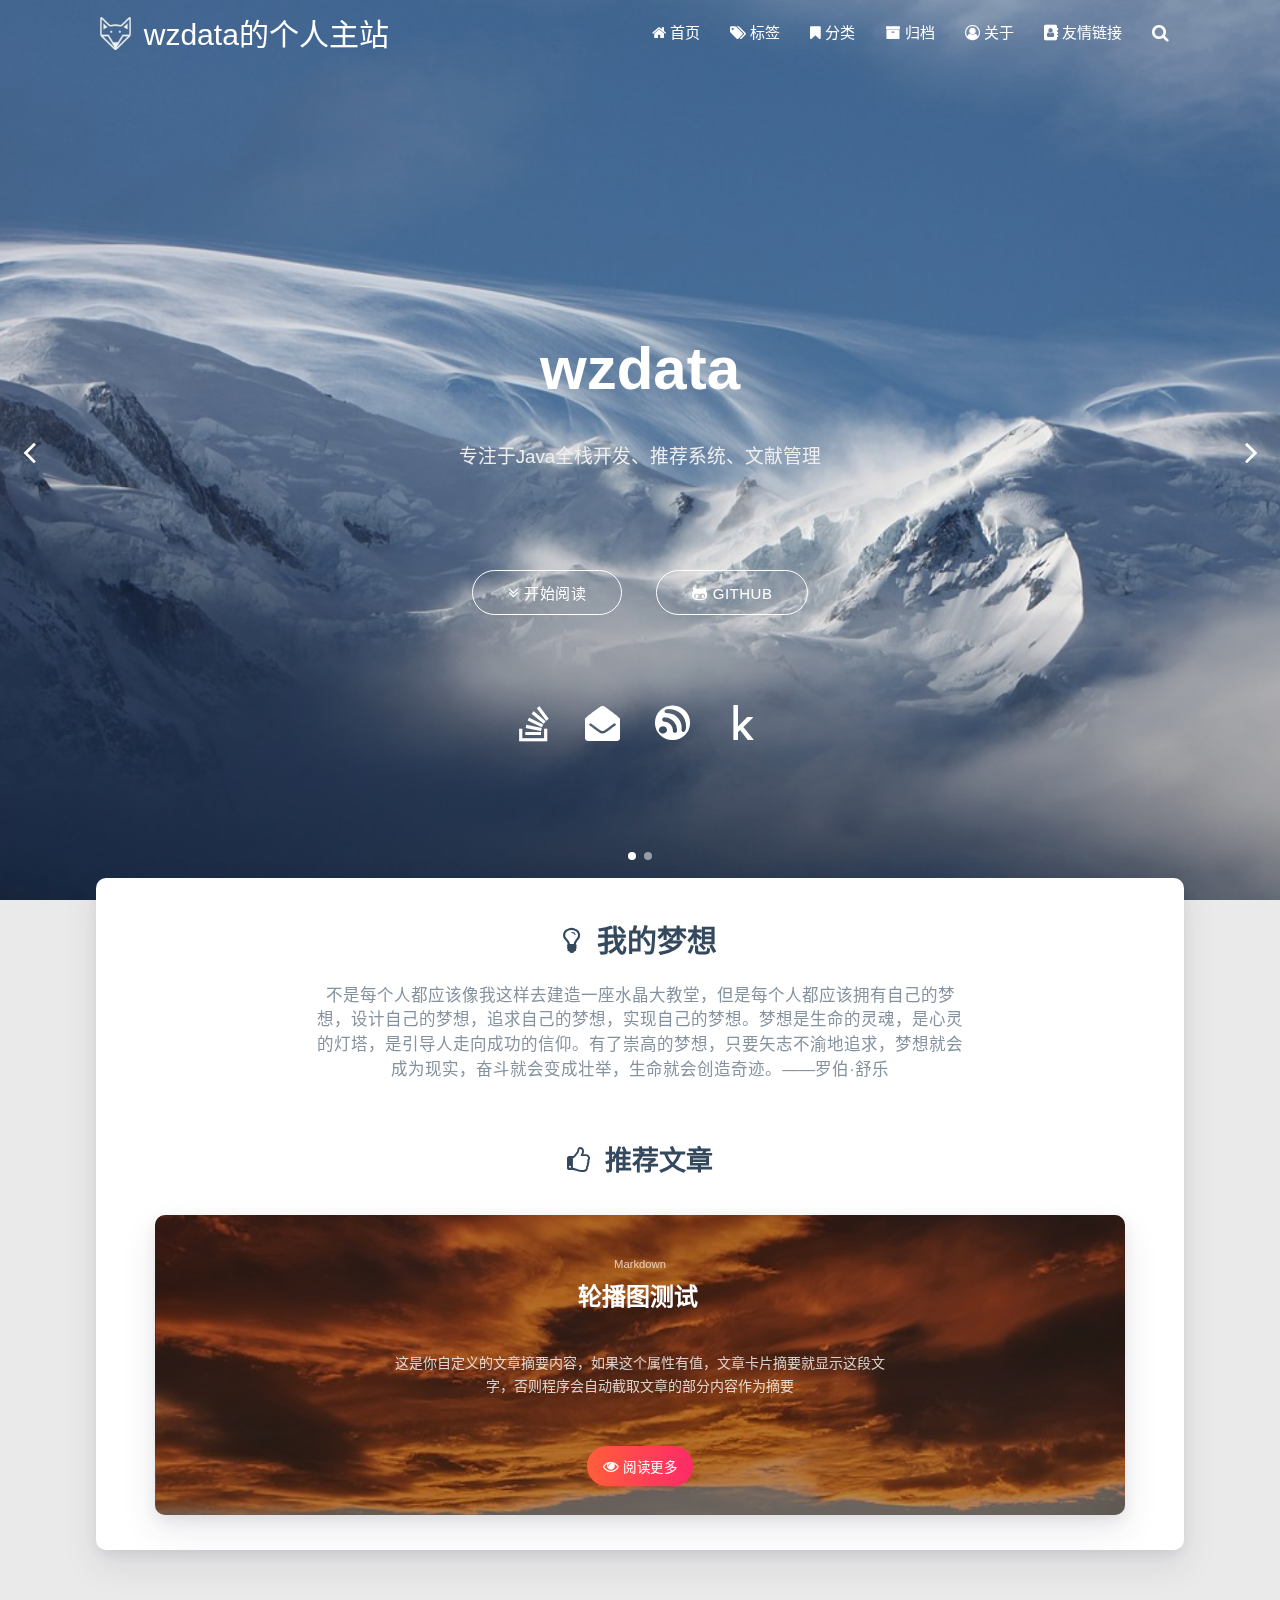
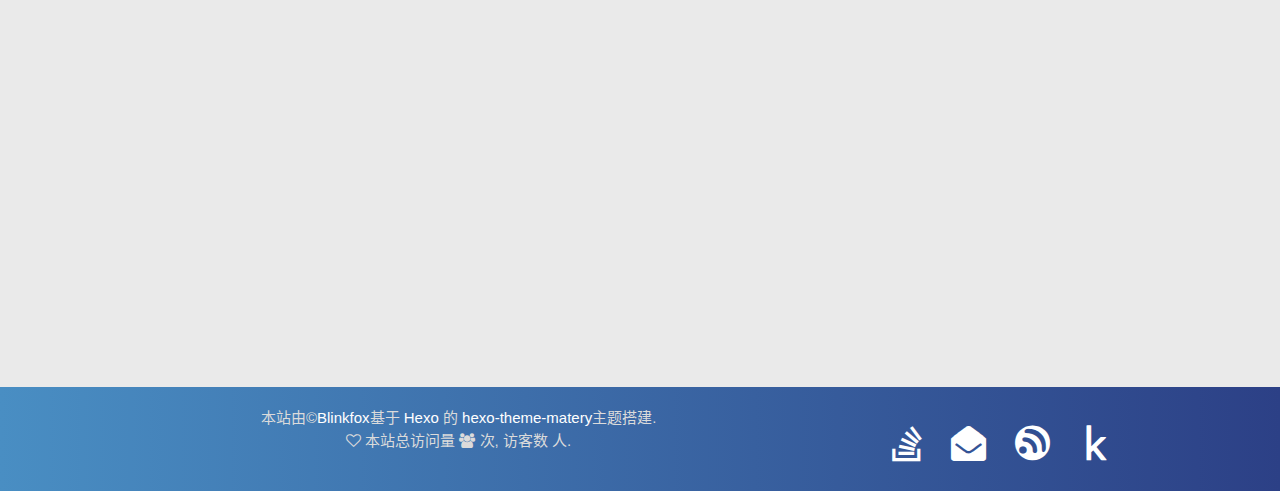
==== index.html @ 8a7ade69 "Site updated: 2019-05-17 22:41:27" ====
<!DOCTYPE HTML>
<html lang="zh-CN">


<head><meta name="generator" content="Hexo 3.8.0">
    <meta charset="utf-8">
    <meta name="keywords" content="wzdata的个人主站">
    <meta name="description" content="wzdata的个人主站">
    <meta http-equiv="X-UA-Compatible" content="IE=edge">
    <meta name="viewport" content="width=device-width, initial-scale=1.0, user-scalable=no">
    <meta name="renderer" content="webkit|ie-stand|ie-comp">
    <meta name="mobile-web-app-capable" content="yes">
    <meta name="format-detection" content="telephone=no">
    <meta name="apple-mobile-web-app-capable" content="yes">
    <meta name="apple-mobile-web-app-status-bar-style" content="black-translucent">
    <title>wzdata的个人主站</title>
    <link rel="icon" type="image/png" href="/favicon.png">

    <link rel="stylesheet" type="text/css" href="/libs/awesome/css/font-awesome.min.css">
    <link rel="stylesheet" type="text/css" href="/libs/iconfont/iconfont.css">
    <link rel="stylesheet" type="text/css" href="/libs/materialize/materialize.min.css">
    <link rel="stylesheet" type="text/css" href="/libs/aos/aos.css">
    <link rel="stylesheet" type="text/css" href="/libs/animate/animate.min.css">
    <link rel="stylesheet" type="text/css" href="/libs/lightGallery/css/lightgallery.min.css">
    <link rel="stylesheet" type="text/css" href="/css/matery.css">
    <link rel="stylesheet" type="text/css" href="/css/my.css">
    <style type="text/css">
        
    </style>

    <script src="/libs/jquery/jquery-2.2.0.min.js"></script>
</head>


<body>

<header class="navbar-fixed">
    <nav id="headNav" class="bg-color nav-transparent">
        <div id="navContainer" class="nav-wrapper container">
            <div class="brand-logo">
                <a href="/" class="waves-effect waves-light">
                    
                    <img src="/medias/logo.png" class="logo-img" alt="LOGO">
                    
                    <span class="logo-span">wzdata的个人主站</span>
                </a>
            </div>
            

<a href="#" data-target="mobile-nav" class="sidenav-trigger button-collapse"><i class="fa fa-navicon"></i></a>
<ul class="right">
    
    <li class="hide-on-med-and-down">
        <a href="/" class="waves-effect waves-light">
            
            <i class="fa fa-home"></i>
            
            <span>首页</span>
        </a>
    </li>
    
    <li class="hide-on-med-and-down">
        <a href="/tags" class="waves-effect waves-light">
            
            <i class="fa fa-tags"></i>
            
            <span>标签</span>
        </a>
    </li>
    
    <li class="hide-on-med-and-down">
        <a href="/categories" class="waves-effect waves-light">
            
            <i class="fa fa-bookmark"></i>
            
            <span>分类</span>
        </a>
    </li>
    
    <li class="hide-on-med-and-down">
        <a href="/archives" class="waves-effect waves-light">
            
            <i class="fa fa-archive"></i>
            
            <span>归档</span>
        </a>
    </li>
    
    <li class="hide-on-med-and-down">
        <a href="/about" class="waves-effect waves-light">
            
            <i class="fa fa-user-circle-o"></i>
            
            <span>关于</span>
        </a>
    </li>
    
    <li class="hide-on-med-and-down">
        <a href="/friends" class="waves-effect waves-light">
            
            <i class="fa fa-address-book"></i>
            
            <span>友情链接</span>
        </a>
    </li>
    
    <li>
        <a href="#searchModal" class="modal-trigger waves-effect waves-light">
            <i id="searchIcon" class="fa fa-search" title="搜索"></i>
        </a>
    </li>
</ul>

<div id="mobile-nav" class="side-nav sidenav">

    <div class="mobile-head bg-color">
        
        <img src="/medias/logo.png" class="logo-img circle responsive-img">
        
        <div class="logo-name">wzdata的个人主站</div>
        <div class="logo-desc">
            
            专注于Java全栈开发、推荐系统、文献管理
            
        </div>
    </div>

    

    <ul class="menu-list mobile-menu-list">
        
        <li>
            <a href="/" class="waves-effect waves-light">
                
                <i class="fa fa-fw fa-home"></i>
                
                首页
            </a>
        </li>
        
        <li>
            <a href="/tags" class="waves-effect waves-light">
                
                <i class="fa fa-fw fa-tags"></i>
                
                标签
            </a>
        </li>
        
        <li>
            <a href="/categories" class="waves-effect waves-light">
                
                <i class="fa fa-fw fa-bookmark"></i>
                
                分类
            </a>
        </li>
        
        <li>
            <a href="/archives" class="waves-effect waves-light">
                
                <i class="fa fa-fw fa-archive"></i>
                
                归档
            </a>
        </li>
        
        <li>
            <a href="/about" class="waves-effect waves-light">
                
                <i class="fa fa-fw fa-user-circle-o"></i>
                
                关于
            </a>
        </li>
        
        <li>
            <a href="/friends" class="waves-effect waves-light">
                
                <i class="fa fa-fw fa-address-book"></i>
                
                友情链接
            </a>
        </li>
        
        
    </ul>
</div>

        </div>

        
    </nav>

</header>


<style>
    .carousel-control {
        width: 45px;
        height: 45px;
        line-height: 55px;
        border-radius: 45px;
        background: transparent;
        cursor: pointer;
        z-index: 100;
    }

    #prev-cover {
        position: absolute;
        top: 48%;
        left: 8px;
    }

    #next-cover {
        position: absolute;
        top: 48%;
        right: 8px;;
    }

    #prev-cover i {
        margin-right: 3px;
    }

    #next-cover i {
        margin-left: 3px;
    }

    .carousel-control:hover {
        background-color:rgba(0, 0, 0, .4);
    }

    .carousel-control i {
        color: #fff;
        font-size: 2.4rem;
    }
</style>



<div class="carousel carousel-slider center index-cover" data-indicators="true" style="margin-top: -64px;">
    
    <div id="prev-cover" class="left waves-effect carousel-control">
        <i class="icon fa fa-angle-left"></i>
    </div>
    <div id="next-cover" class="right waves-effect carousel-control">
        <i class="icon fa fa-angle-right"></i>
    </div>
    

    <div class="carousel-item red white-text bg-cover about-cover">
        <div class="container">
            <div class="row">
    <div class="col s10 offset-s1 m8 offset-m2 l8 offset-l2">
        <div class="brand">
            <div class="title center-align">
                
                    wzdata
                
            </div>

            <div class="description center-align">
                
                    专注于Java全栈开发、推荐系统、文献管理
                
            </div>
        </div>
    </div>
</div>
<script>
// 每天切换 banner 图.  Switch banner image every day.
$('.bg-cover').css('background-image', 'url(/medias/banner/' + new Date().getDay()+ '.jpg)');
</script>

            <div class="cover-btns">
                <a href="#indexCard" class="waves-effect waves-light btn">
                    <i class="fa fa-angle-double-down"></i>开始阅读
                </a>

                
                <a href="https://github.com/wzdata" class="waves-effect waves-light btn" target="_blank">
                    <i class="fa fa-github-alt"></i>Github
                </a>
                
            </div>
            <div class="cover-social-link">
    <a href="https://stackoverflow.com" class="tooltipped" target="_blank" data-tooltip="访问我的stack-overflow" data-position="top" data-delay="50">
        <i style="font-size:35px;" class="fa fa-stack-overflow"></i>
    </a>



    <a href="mailto:wangzhia97@gmail.com" class="tooltipped" target="_blank" data-tooltip="邮件联系我" data-position="top" data-delay="50">
        <i style="font-size:35px;" class="fa fa-envelope-open"></i>
    </a>



    <a href="https://cnblogs.com" data-position="top" data-delay="50" data-tooltip="访问我的博客园">
        <i style="font-size:35px;" class="iconfont icon-CN_cnblogs"></i>
    </a>


    <a href="https://kaggle.com" data-position="top" data-delay="50" data-tooltip="访问我的kaggle主页">
        <i style="font-size:35px;" class="iconfont icon-kaggle "></i>
    </a>

</div>
        </div>
    </div>

    
    

    
    
    <div class="carousel-item amber white-text carousel-post bg-cover" style="background-image: url('/images/1.jpg');">
        <div class="container">
            <div class="row">
                <div class="col s10 offset-s1">
                    <div class="title center-align">轮播图测试</div>
                    <div class="description center-align">
                    
                        这是你自定义的文章摘要内容，如果这个属性有值，文章卡片摘要就显示这段文字，否则程序会自动截取文章的部分内容作为摘要
                    
                    </div>
                    <div class="cover-btns">
                        <a href="/2019/05/17/轮播图测试/" class="waves-effect waves-light btn" target="_blank">
                            <i class="icon fa fa-eye fa-fw"></i>阅读更多
                        </a>
                    </div>
                </div>
            </div>
        </div>
    </div>
    
    
</div>

<script>
$(function () {
    let coverSlider = $('.carousel');
    coverSlider.carousel({
        duration: Number('120'),
        fullWidth: true,
        indicators: 'true' === 'true'
    });

    let carouselIntervalId;
    
    // Loop to call the next cover article picture.
    let autoCarousel = function() {
        carouselIntervalId = setInterval(function () {
            coverSlider.carousel('next');
        }, 5000);
    };
    autoCarousel();
    

    let restartPlay = function () {
        
        clearInterval(carouselIntervalId);
        autoCarousel();
        
    };

    
    // prev and next cover post.
    $('#prev-cover').click(function () {
        coverSlider.carousel('prev');
        restartPlay();
    });
    $('#next-cover').click(function () {
        coverSlider.carousel('next');
        restartPlay();
    });
    
});
</script>



<main class="content">

    
    <div id="indexCard" class="index-card">
        <div class="container ">
            <div class="card">
                <div class="card-content">
                    
                        <div class="dream">
    
    <div class="title center-align">
        <i class="fa fa-lightbulb-o"></i>&nbsp;&nbsp;我的梦想
    </div>
    
    <div class="row">
        <div class="col l8 offset-l2 m10 offset-m1 s10 offset-s1 center-align text">
            不是每个人都应该像我这样去建造一座水晶大教堂，但是每个人都应该拥有自己的梦想，设计自己的梦想，追求自己的梦想，实现自己的梦想。梦想是生命的灵魂，是心灵的灯塔，是引导人走向成功的信仰。有了崇高的梦想，只要矢志不渝地追求，梦想就会成为现实，奋斗就会变成壮举，生命就会创造奇迹。——罗伯·舒乐
        </div>
    </div>
</div>
                    

                    

                    

                    <div id="recommend-sections" class="recommend">
                        





<div class="title"><i class="fa fa-thumbs-o-up"></i>&nbsp;&nbsp;推荐文章</div>

<div class="row">

    
    
    <div class="col s12">
        <div class="post-card" style="background-image: url('/medias/featureimages/17.jpg')">
            <div class="post-body">
                <div class="post-categories">
                    
                    <a href="/categories/Markdown/" class="category" target="_blank">Markdown</a>
                    
                </div>
                <a href="/2019/05/17/轮播图测试/" target="_blank">
                    <h3 class="post-title">轮播图测试</h3>
                </a>
                <p class="post-description">这是你自定义的文章摘要内容，如果这个属性有值，文章卡片摘要就显示这段文字，否则程序会自动截取文章的部分内容作为摘要</p>
                <a href="/2019/05/17/轮播图测试/" target="_blank" class="read-more btn waves-effect waves-light" style="background: linear-gradient(to right, #FF5E3A 0%, #FF2A68 100%)">
                    <i class="icon fa fa-eye fa-fw"></i>阅读更多
                </a>
            </div>
        </div>
    </div>
    

</div>


                    </div>
                </div>
            </div>
        </div>
    </div>
    

    

    <!-- 所有文章卡片 -->
    <article id="articles" class="container articles">
        <div class="row article-row">
            
            <div class="article col s12 m6 l4 overflow-policy" data-aos="zoom-in">
                <div class="card">
                    <a href="/2019/05/17/轮播图测试/">
                        <div class="card-image">
                            
                            
                            <img src="/medias/featureimages/17.jpg" class="responsive-img" alt="轮播图测试">
                            
                            <span class="card-title">轮播图测试</span>
                        </div>
                    </a>

                    <div class="card-content article-content">
                        <div class="summary block-with-text">
                            
                                这是你自定义的文章摘要内容，如果这个属性有值，文章卡片摘要就显示这段文字，否则程序会自动截取文章的部分内容作为摘要
                            
                        </div>
                        <div class="publish-info">
                            <span class="publish-date">
                                <i class="fa fa-clock-o fa-fw icon-date"></i>2019-05-17
                            </span>
                            <span class="publish-author">
                                
                                <i class="fa fa-bookmark fa-fw icon-category"></i>
                                
                                <a href="/categories/Markdown/" class="post-category" target="_blank">
                                    Markdown
                                </a>
                                
                                
                            </span>
                        </div>
                    </div>

                    
                    <div class="card-action article-tags">
                        
                        <a href="/tags/Typora/" target="_blank">
                            <span class="chip bg-color">Typora</span>
                        </a>
                        
                        <a href="/tags/Markdown/" target="_blank">
                            <span class="chip bg-color">Markdown</span>
                        </a>
                        
                    </div>
                    
                </div>
            </div>
            
            <div class="article col s12 m6 l4 overflow-policy" data-aos="zoom-in">
                <div class="card">
                    <a href="/2019/05/17/hello-world/">
                        <div class="card-image">
                            
                            
                            <img src="/medias/featureimages/12.jpg" class="responsive-img" alt="Hello World">
                            
                            <span class="card-title">Hello World</span>
                        </div>
                    </a>

                    <div class="card-content article-content">
                        <div class="summary block-with-text">
                            
                                Welcome to Hexo! This is your very first post. Check documentation for more info. If you get any problems when using Hex
                            
                        </div>
                        <div class="publish-info">
                            <span class="publish-date">
                                <i class="fa fa-clock-o fa-fw icon-date"></i>2019-05-17
                            </span>
                            <span class="publish-author">
                                
                                <i class="fa fa-user fa-fw"></i>
                                Wang Zhihui
                                
                            </span>
                        </div>
                    </div>

                    
                </div>
            </div>
            
        </div>
    </article>

</main>



<footer class="page-footer bg-color">
    <div class="container row center-align">
        <div class="col s12 m8 l8 copy-right">
            本站由&copy;<a href="https://blinkfox.github.io/" target="_blank">Blinkfox</a>基于
            <a href="https://hexo.io/" target="_blank">Hexo</a> 的
            <a href="https://github.com/blinkfox/hexo-theme-matery" target="_blank">hexo-theme-matery</a>主题搭建.

            

            
			
                <br>
                
                <span id="busuanzi_container_site_pv">
                    <i class="fa fa-heart-o"></i>
                    本站总访问量 <span id="busuanzi_value_site_pv" class="white-color"></span>
                </span>
                
                
                <span id="busuanzi_container_site_uv">
                    <i class="fa fa-users"></i>
                    次,&nbsp;访客数 <span id="busuanzi_value_site_uv" class="white-color"></span> 人.
                </span>
                
            
        </div>
        <div class="col s12 m4 l4 social-link social-statis">
    <a href="https://stackoverflow.com" class="tooltipped" target="_blank" data-tooltip="访问我的stack-overflow" data-position="top" data-delay="50">
        <i style="font-size:35px;" class="fa fa-stack-overflow"></i>
    </a>



    <a href="mailto:wangzhia97@gmail.com" class="tooltipped" target="_blank" data-tooltip="邮件联系我" data-position="top" data-delay="50">
        <i style="font-size:35px;" class="fa fa-envelope-open"></i>
    </a>



    <a href="https://cnblogs.com" data-position="top" data-delay="50" data-tooltip="访问我的博客园">
        <i style="font-size:35px;" class="iconfont icon-CN_cnblogs"></i>
    </a>


    <a href="https://kaggle.com" data-position="top" data-delay="50" data-tooltip="访问我的kaggle主页">
        <i style="font-size:35px;" class="iconfont icon-kaggle "></i>
    </a>

</div>
    </div>
</footer>

<div class="progress-bar"></div>


<!-- 搜索遮罩框 -->
<div id="searchModal" class="modal">
    <div class="modal-content">
        <div class="search-header">
            <span class="title"><i class="fa fa-search"></i>&nbsp;&nbsp;搜索</span>
            <input type="search" id="searchInput" name="s" placeholder="请输入搜索的关键字" class="search-input">
        </div>
        <div id="searchResult"></div>
    </div>
</div>

<script src="/js/search.js"></script>
<script type="text/javascript">
$(function () {
    searchFunc("/" + "search.xml", 'searchInput', 'searchResult');
});
</script>
<!-- 回到顶部按钮 -->
<div id="backTop" class="top-scroll">
    <a class="btn-floating btn-large waves-effect waves-light" href="#!">
        <i class="fa fa-angle-up"></i>
    </a>
</div>


<script src="/libs/materialize/materialize.min.js"></script>
<script src="/libs/masonry/masonry.pkgd.min.js"></script>
<script src="/libs/aos/aos.js"></script>
<script src="/libs/scrollprogress/scrollProgress.min.js"></script>
<script src="/libs/lightGallery/js/lightgallery-all.min.js"></script>
<script src="/js/matery.js"></script>

<!-- Global site tag (gtag.js) - Google Analytics -->




    <script async src="/libs/others/busuanzi.pure.mini.js"></script>


</body>
</html>
---- libs/iconfont/iconfont.css ----
@font-face {font-family: "iconfont";
  src: url('iconfont.eot?t=1558098235934'); /* IE9 */
  src: url('iconfont.eot?t=1558098235934#iefix') format('embedded-opentype'), /* IE6-IE8 */
  url('[data-uri]') format('woff2'),
  url('iconfont.woff?t=1558098235934') format('woff'),
  url('iconfont.ttf?t=1558098235934') format('truetype'), /* chrome, firefox, opera, Safari, Android, iOS 4.2+ */
  url('iconfont.svg?t=1558098235934#iconfont') format('svg'); /* iOS 4.1- */
}

.iconfont {
  font-family: "iconfont" !important;
  font-size: 20px;
  font-style: normal;
  -webkit-font-smoothing: antialiased;
  -moz-osx-font-smoothing: grayscale;
}

.icon-CN_cnblogs:before {                                                             
  content: "\e64d";
}

.icon-yuque-fill:before {
  content: "\e883";
}

.icon-zhihu-square-fill:before {
  content: "\e893";
}

.icon-kaggle:before {
  content: "\f1dd";
}
---- libs/lightGallery/css/lightgallery.min.css ----
.lg-sub-html,.lg-toolbar{background-color:rgba(0,0,0,.45)}@font-face{font-family:lg;src:url(../fonts/lg.eot?n1z373);src:url(../fonts/lg.eot?#iefixn1z373) format("embedded-opentype"),url(../fonts/lg.woff?n1z373) format("woff"),url(../fonts/lg.ttf?n1z373) format("truetype"),url(../fonts/lg.svg?n1z373#lg) format("svg");font-weight:400;font-style:normal}.lg-icon{font-family:lg;speak:none;font-style:normal;font-weight:400;font-variant:normal;text-transform:none;line-height:1;-webkit-font-smoothing:antialiased;-moz-osx-font-smoothing:grayscale}.lg-actions .lg-next,.lg-actions .lg-prev{background-color:rgba(0,0,0,.45);border-radius:2px;color:#999;cursor:pointer;display:block;font-size:22px;margin-top:-10px;padding:8px 10px 9px;position:absolute;top:50%;z-index:1080;border:none;outline:0}.lg-actions .lg-next.disabled,.lg-actions .lg-prev.disabled{pointer-events:none;opacity:.5}.lg-actions .lg-next:hover,.lg-actions .lg-prev:hover{color:#FFF}.lg-actions .lg-next{right:20px}.lg-actions .lg-next:before{content:"\e095"}.lg-actions .lg-prev{left:20px}.lg-actions .lg-prev:after{content:"\e094"}@-webkit-keyframes lg-right-end{0%,100%{left:0}50%{left:-30px}}@-moz-keyframes lg-right-end{0%,100%{left:0}50%{left:-30px}}@-ms-keyframes lg-right-end{0%,100%{left:0}50%{left:-30px}}@keyframes lg-right-end{0%,100%{left:0}50%{left:-30px}}@-webkit-keyframes lg-left-end{0%,100%{left:0}50%{left:30px}}@-moz-keyframes lg-left-end{0%,100%{left:0}50%{left:30px}}@-ms-keyframes lg-left-end{0%,100%{left:0}50%{left:30px}}@keyframes lg-left-end{0%,100%{left:0}50%{left:30px}}.lg-outer.lg-right-end .lg-object{-webkit-animation:lg-right-end .3s;-o-animation:lg-right-end .3s;animation:lg-right-end .3s;position:relative}.lg-outer.lg-left-end .lg-object{-webkit-animation:lg-left-end .3s;-o-animation:lg-left-end .3s;animation:lg-left-end .3s;position:relative}.lg-toolbar{z-index:1082;left:0;position:absolute;top:0;width:100%}.lg-toolbar .lg-icon{color:#999;cursor:pointer;float:right;font-size:24px;height:47px;line-height:27px;padding:10px 0;text-align:center;width:50px;text-decoration:none!important;outline:0;-webkit-transition:color .2s linear;-o-transition:color .2s linear;transition:color .2s linear}.lg-toolbar .lg-icon:hover{color:#FFF}.lg-toolbar .lg-close:after{content:"\e070"}.lg-toolbar .lg-download:after{content:"\e0f2"}.lg-sub-html{bottom:0;color:#EEE;font-size:16px;left:0;padding:10px 40px;position:fixed;right:0;text-align:center;z-index:1080}.lg-sub-html h4{margin:0;font-size:13px;font-weight:700}.lg-sub-html p{font-size:12px;margin:5px 0 0}#lg-counter{color:#999;display:inline-block;font-size:16px;padding-left:20px;padding-top:12px;vertical-align:middle}.lg-next,.lg-prev,.lg-toolbar{opacity:1;-webkit-transition:-webkit-transform .35s cubic-bezier(0,0,.25,1) 0s,opacity .35s cubic-bezier(0,0,.25,1) 0s,color .2s linear;-moz-transition:-moz-transform .35s cubic-bezier(0,0,.25,1) 0s,opacity .35s cubic-bezier(0,0,.25,1) 0s,color .2s linear;-o-transition:-o-transform .35s cubic-bezier(0,0,.25,1) 0s,opacity .35s cubic-bezier(0,0,.25,1) 0s,color .2s linear;transition:transform .35s cubic-bezier(0,0,.25,1) 0s,opacity .35s cubic-bezier(0,0,.25,1) 0s,color .2s linear}.lg-hide-items .lg-prev{opacity:0;-webkit-transform:translate3d(-10px,0,0);transform:translate3d(-10px,0,0)}.lg-hide-items .lg-next{opacity:0;-webkit-transform:translate3d(10px,0,0);transform:translate3d(10px,0,0)}.lg-hide-items .lg-toolbar{opacity:0;-webkit-transform:translate3d(0,-10px,0);transform:translate3d(0,-10px,0)}body:not(.lg-from-hash) .lg-outer.lg-start-zoom .lg-object{-webkit-transform:scale3d(.5,.5,.5);transform:scale3d(.5,.5,.5);opacity:0;-webkit-transition:-webkit-transform 250ms cubic-bezier(0,0,.25,1) 0s,opacity 250ms cubic-bezier(0,0,.25,1)!important;-moz-transition:-moz-transform 250ms cubic-bezier(0,0,.25,1) 0s,opacity 250ms cubic-bezier(0,0,.25,1)!important;-o-transition:-o-transform 250ms cubic-bezier(0,0,.25,1) 0s,opacity 250ms cubic-bezier(0,0,.25,1)!important;transition:transform 250ms cubic-bezier(0,0,.25,1) 0s,opacity 250ms cubic-bezier(0,0,.25,1)!important;-webkit-transform-origin:50% 50%;-moz-transform-origin:50% 50%;-ms-transform-origin:50% 50%;transform-origin:50% 50%}body:not(.lg-from-hash) .lg-outer.lg-start-zoom .lg-item.lg-complete .lg-object{-webkit-transform:scale3d(1,1,1);transform:scale3d(1,1,1);opacity:1}.lg-outer .lg-thumb-outer{background-color:#0D0A0A;bottom:0;position:absolute;width:100%;z-index:1080;max-height:350px;-webkit-transform:translate3d(0,100%,0);transform:translate3d(0,100%,0);-webkit-transition:-webkit-transform .25s cubic-bezier(0,0,.25,1) 0s;-moz-transition:-moz-transform .25s cubic-bezier(0,0,.25,1) 0s;-o-transition:-o-transform .25s cubic-bezier(0,0,.25,1) 0s;transition:transform .25s cubic-bezier(0,0,.25,1) 0s}.lg-outer .lg-thumb-outer.lg-grab .lg-thumb-item{cursor:-webkit-grab;cursor:-moz-grab;cursor:-o-grab;cursor:-ms-grab;cursor:grab}.lg-outer .lg-thumb-outer.lg-grabbing .lg-thumb-item{cursor:move;cursor:-webkit-grabbing;cursor:-moz-grabbing;cursor:-o-grabbing;cursor:-ms-grabbing;cursor:grabbing}.lg-outer .lg-thumb-outer.lg-dragging .lg-thumb{-webkit-transition-duration:0s!important;transition-duration:0s!important}.lg-outer.lg-thumb-open .lg-thumb-outer{-webkit-transform:translate3d(0,0,0);transform:translate3d(0,0,0)}.lg-outer .lg-thumb{padding:10px 0;height:100%;margin-bottom:-5px}.lg-outer .lg-thumb-item{cursor:pointer;float:left;overflow:hidden;height:100%;border:2px solid #FFF;border-radius:4px;margin-bottom:5px}@media (min-width:1025px){.lg-outer .lg-thumb-item{-webkit-transition:border-color .25s ease;-o-transition:border-color .25s ease;transition:border-color .25s ease}}.lg-outer .lg-thumb-item.active,.lg-outer .lg-thumb-item:hover{border-color:#a90707}.lg-outer .lg-thumb-item img{width:100%;height:100%;object-fit:cover}.lg-outer.lg-has-thumb .lg-item{padding-bottom:120px}.lg-outer.lg-can-toggle .lg-item{padding-bottom:0}.lg-outer.lg-pull-caption-up .lg-sub-html{-webkit-transition:bottom .25s ease;-o-transition:bottom .25s ease;transition:bottom .25s ease}.lg-outer.lg-pull-caption-up.lg-thumb-open .lg-sub-html{bottom:100px}.lg-outer .lg-toogle-thumb{background-color:#0D0A0A;border-radius:2px 2px 0 0;color:#999;cursor:pointer;font-size:24px;height:39px;line-height:27px;padding:5px 0;position:absolute;right:20px;text-align:center;top:-39px;width:50px}.lg-outer .lg-toogle-thumb:hover,.lg-outer.lg-dropdown-active #lg-share{color:#FFF}.lg-outer .lg-toogle-thumb:after{content:"\e1ff"}.lg-outer .lg-video-cont{display:inline-block;vertical-align:middle;max-width:1140px;max-height:100%;width:100%;padding:0 5px}.lg-outer .lg-video{width:100%;height:0;padding-bottom:56.25%;overflow:hidden;position:relative}.lg-outer .lg-video .lg-object{display:inline-block;position:absolute;top:0;left:0;width:100%!important;height:100%!important}.lg-outer .lg-video .lg-video-play{width:84px;height:59px;position:absolute;left:50%;top:50%;margin-left:-42px;margin-top:-30px;z-index:1080;cursor:pointer}.lg-outer .lg-has-iframe .lg-video{-webkit-overflow-scrolling:touch;overflow:auto}.lg-outer .lg-has-vimeo .lg-video-play{background:url(../img/vimeo-play.png) no-repeat}.lg-outer .lg-has-vimeo:hover .lg-video-play{background:url(../img/vimeo-play.png) 0 -58px no-repeat}.lg-outer .lg-has-html5 .lg-video-play{background:url(../img/video-play.png) no-repeat;height:64px;margin-left:-32px;margin-top:-32px;width:64px;opacity:.8}.lg-outer .lg-has-html5:hover .lg-video-play{opacity:1}.lg-outer .lg-has-youtube .lg-video-play{background:url(../img/youtube-play.png) no-repeat}.lg-outer .lg-has-youtube:hover .lg-video-play{background:url(../img/youtube-play.png) 0 -60px no-repeat}.lg-outer .lg-video-object{width:100%!important;height:100%!important;position:absolute;top:0;left:0}.lg-outer .lg-has-video .lg-video-object{visibility:hidden}.lg-outer .lg-has-video.lg-video-playing .lg-object,.lg-outer .lg-has-video.lg-video-playing .lg-video-play{display:none}.lg-outer .lg-has-video.lg-video-playing .lg-video-object{visibility:visible}.lg-progress-bar{background-color:#333;height:5px;left:0;position:absolute;top:0;width:100%;z-index:1083;opacity:0;-webkit-transition:opacity 80ms ease 0s;-moz-transition:opacity 80ms ease 0s;-o-transition:opacity 80ms ease 0s;transition:opacity 80ms ease 0s}.lg-progress-bar .lg-progress{background-color:#a90707;height:5px;width:0}.lg-progress-bar.lg-start .lg-progress{width:100%}.lg-show-autoplay .lg-progress-bar{opacity:1}.lg-autoplay-button:after{content:"\e01d"}.lg-show-autoplay .lg-autoplay-button:after{content:"\e01a"}.lg-outer.lg-css3.lg-zoom-dragging .lg-item.lg-complete.lg-zoomable .lg-image,.lg-outer.lg-css3.lg-zoom-dragging .lg-item.lg-complete.lg-zoomable .lg-img-wrap{-webkit-transition-duration:0s;transition-duration:0s}.lg-outer.lg-use-transition-for-zoom .lg-item.lg-complete.lg-zoomable .lg-img-wrap{-webkit-transition:-webkit-transform .3s cubic-bezier(0,0,.25,1) 0s;-moz-transition:-moz-transform .3s cubic-bezier(0,0,.25,1) 0s;-o-transition:-o-transform .3s cubic-bezier(0,0,.25,1) 0s;transition:transform .3s cubic-bezier(0,0,.25,1) 0s}.lg-outer.lg-use-left-for-zoom .lg-item.lg-complete.lg-zoomable .lg-img-wrap{-webkit-transition:left .3s cubic-bezier(0,0,.25,1) 0s,top .3s cubic-bezier(0,0,.25,1) 0s;-moz-transition:left .3s cubic-bezier(0,0,.25,1) 0s,top .3s cubic-bezier(0,0,.25,1) 0s;-o-transition:left .3s cubic-bezier(0,0,.25,1) 0s,top .3s cubic-bezier(0,0,.25,1) 0s;transition:left .3s cubic-bezier(0,0,.25,1) 0s,top .3s cubic-bezier(0,0,.25,1) 0s}.lg-outer .lg-item.lg-complete.lg-zoomable .lg-img-wrap{-webkit-transform:translate3d(0,0,0);transform:translate3d(0,0,0);-webkit-backface-visibility:hidden;-moz-backface-visibility:hidden;backface-visibility:hidden}.lg-outer .lg-item.lg-complete.lg-zoomable .lg-image{-webkit-transform:scale3d(1,1,1);transform:scale3d(1,1,1);-webkit-transition:-webkit-transform .3s cubic-bezier(0,0,.25,1) 0s,opacity .15s!important;-moz-transition:-moz-transform .3s cubic-bezier(0,0,.25,1) 0s,opacity .15s!important;-o-transition:-o-transform .3s cubic-bezier(0,0,.25,1) 0s,opacity .15s!important;transition:transform .3s cubic-bezier(0,0,.25,1) 0s,opacity .15s!important;-webkit-transform-origin:0 0;-moz-transform-origin:0 0;-ms-transform-origin:0 0;transform-origin:0 0;-webkit-backface-visibility:hidden;-moz-backface-visibility:hidden;backface-visibility:hidden}#lg-zoom-in:after{content:"\e311"}#lg-actual-size{font-size:20px}#lg-actual-size:after{content:"\e033"}#lg-zoom-out{opacity:.5;pointer-events:none}#lg-zoom-out:after{content:"\e312"}.lg-zoomed #lg-zoom-out{opacity:1;pointer-events:auto}.lg-outer .lg-pager-outer{bottom:60px;left:0;position:absolute;right:0;text-align:center;z-index:1080;height:10px}.lg-outer .lg-pager-outer.lg-pager-hover .lg-pager-cont{overflow:visible}.lg-outer .lg-pager-cont{cursor:pointer;display:inline-block;overflow:hidden;position:relative;vertical-align:top;margin:0 5px}.lg-outer .lg-pager-cont:hover .lg-pager-thumb-cont{opacity:1;-webkit-transform:translate3d(0,0,0);transform:translate3d(0,0,0)}.lg-outer .lg-pager-cont.lg-pager-active .lg-pager{box-shadow:0 0 0 2px #fff inset}.lg-outer .lg-pager-thumb-cont{background-color:#fff;color:#FFF;bottom:100%;height:83px;left:0;margin-bottom:20px;margin-left:-60px;opacity:0;padding:5px;position:absolute;width:120px;border-radius:3px;-webkit-transition:opacity .15s ease 0s,-webkit-transform .15s ease 0s;-moz-transition:opacity .15s ease 0s,-moz-transform .15s ease 0s;-o-transition:opacity .15s ease 0s,-o-transform .15s ease 0s;transition:opacity .15s ease 0s,transform .15s ease 0s;-webkit-transform:translate3d(0,5px,0);transform:translate3d(0,5px,0)}.lg-outer .lg-pager-thumb-cont img{width:100%;height:100%}.lg-outer .lg-pager{background-color:rgba(255,255,255,.5);border-radius:50%;box-shadow:0 0 0 8px rgba(255,255,255,.7) inset;display:block;height:12px;-webkit-transition:box-shadow .3s ease 0s;-o-transition:box-shadow .3s ease 0s;transition:box-shadow .3s ease 0s;width:12px}.lg-outer .lg-pager:focus,.lg-outer .lg-pager:hover{box-shadow:0 0 0 8px #fff inset}.lg-outer .lg-caret{border-left:10px solid transparent;border-right:10px solid transparent;border-top:10px dashed;bottom:-10px;display:inline-block;height:0;left:50%;margin-left:-5px;position:absolute;vertical-align:middle;width:0}.lg-fullscreen:after{content:"\e20c"}.lg-fullscreen-on .lg-fullscreen:after{content:"\e20d"}.lg-outer #lg-dropdown-overlay{background-color:rgba(0,0,0,.25);bottom:0;cursor:default;left:0;position:fixed;right:0;top:0;z-index:1081;opacity:0;visibility:hidden;-webkit-transition:visibility 0s linear .18s,opacity .18s linear 0s;-o-transition:visibility 0s linear .18s,opacity .18s linear 0s;transition:visibility 0s linear .18s,opacity .18s linear 0s}.lg-outer.lg-dropdown-active #lg-dropdown-overlay,.lg-outer.lg-dropdown-active .lg-dropdown{-webkit-transition-delay:0s;transition-delay:0s;-moz-transform:translate3d(0,0,0);-o-transform:translate3d(0,0,0);-ms-transform:translate3d(0,0,0);-webkit-transform:translate3d(0,0,0);transform:translate3d(0,0,0);opacity:1;visibility:visible}.lg-outer .lg-dropdown{background-color:#fff;border-radius:2px;font-size:14px;list-style-type:none;margin:0;padding:10px 0;position:absolute;right:0;text-align:left;top:50px;opacity:0;visibility:hidden;-moz-transform:translate3d(0,5px,0);-o-transform:translate3d(0,5px,0);-ms-transform:translate3d(0,5px,0);-webkit-transform:translate3d(0,5px,0);transform:translate3d(0,5px,0);-webkit-transition:-webkit-transform .18s linear 0s,visibility 0s linear .5s,opacity .18s linear 0s;-moz-transition:-moz-transform .18s linear 0s,visibility 0s linear .5s,opacity .18s linear 0s;-o-transition:-o-transform .18s linear 0s,visibility 0s linear .5s,opacity .18s linear 0s;transition:transform .18s linear 0s,visibility 0s linear .5s,opacity .18s linear 0s}.lg-outer .lg-dropdown:after{content:"";display:block;height:0;width:0;position:absolute;border:8px solid transparent;border-bottom-color:#FFF;right:16px;top:-16px}.lg-outer .lg-dropdown>li:last-child{margin-bottom:0}.lg-outer .lg-dropdown>li:hover .lg-icon,.lg-outer .lg-dropdown>li:hover a{color:#333}.lg-outer .lg-dropdown a{color:#333;display:block;white-space:pre;padding:4px 12px;font-family:"Open Sans","Helvetica Neue",Helvetica,Arial,sans-serif;font-size:12px}.lg-outer .lg-dropdown a:hover{background-color:rgba(0,0,0,.07)}.lg-outer .lg-dropdown .lg-dropdown-text{display:inline-block;line-height:1;margin-top:-3px;vertical-align:middle}.lg-outer .lg-dropdown .lg-icon{color:#333;display:inline-block;float:none;font-size:20px;height:auto;line-height:1;margin-right:8px;padding:0;vertical-align:middle;width:auto}.lg-outer,.lg-outer .lg,.lg-outer .lg-inner{width:100%;height:100%}.lg-outer #lg-share{position:relative}.lg-outer #lg-share:after{content:"\e80d"}.lg-outer #lg-share-facebook .lg-icon{color:#3b5998}.lg-outer #lg-share-facebook .lg-icon:after{content:"\e901"}.lg-outer #lg-share-twitter .lg-icon{color:#00aced}.lg-outer #lg-share-twitter .lg-icon:after{content:"\e904"}.lg-outer #lg-share-googleplus .lg-icon{color:#dd4b39}.lg-outer #lg-share-googleplus .lg-icon:after{content:"\e902"}.lg-outer #lg-share-pinterest .lg-icon{color:#cb2027}.lg-outer #lg-share-pinterest .lg-icon:after{content:"\e903"}.lg-group:after{content:"";display:table;clear:both}.lg-outer{position:fixed;top:0;left:0;z-index:1050;text-align:left;opacity:0;-webkit-transition:opacity .15s ease 0s;-o-transition:opacity .15s ease 0s;transition:opacity .15s ease 0s}.lg-outer *{-webkit-box-sizing:border-box;-moz-box-sizing:border-box;box-sizing:border-box}.lg-outer.lg-visible{opacity:1}.lg-outer.lg-css3 .lg-item.lg-current,.lg-outer.lg-css3 .lg-item.lg-next-slide,.lg-outer.lg-css3 .lg-item.lg-prev-slide{-webkit-transition-duration:inherit!important;transition-duration:inherit!important;-webkit-transition-timing-function:inherit!important;transition-timing-function:inherit!important}.lg-outer.lg-css3.lg-dragging .lg-item.lg-current,.lg-outer.lg-css3.lg-dragging .lg-item.lg-next-slide,.lg-outer.lg-css3.lg-dragging .lg-item.lg-prev-slide{-webkit-transition-duration:0s!important;transition-duration:0s!important;opacity:1}.lg-outer.lg-grab img.lg-object{cursor:-webkit-grab;cursor:-moz-grab;cursor:-o-grab;cursor:-ms-grab;cursor:grab}.lg-outer.lg-grabbing img.lg-object{cursor:move;cursor:-webkit-grabbing;cursor:-moz-grabbing;cursor:-o-grabbing;cursor:-ms-grabbing;cursor:grabbing}.lg-outer .lg{position:relative;overflow:hidden;margin-left:auto;margin-right:auto;max-width:100%;max-height:100%}.lg-outer .lg-inner{position:absolute;left:0;top:0;white-space:nowrap}.lg-outer .lg-item{background:url(../img/loading.gif) center center no-repeat;display:none!important}.lg-outer.lg-css .lg-current,.lg-outer.lg-css3 .lg-current,.lg-outer.lg-css3 .lg-next-slide,.lg-outer.lg-css3 .lg-prev-slide{display:inline-block!important}.lg-outer .lg-img-wrap,.lg-outer .lg-item{display:inline-block;text-align:center;position:absolute;width:100%;height:100%}.lg-outer .lg-img-wrap:before,.lg-outer .lg-item:before{content:"";display:inline-block;height:50%;width:1px;margin-right:-1px}.lg-outer .lg-img-wrap{position:absolute;padding:0 5px;left:0;right:0;top:0;bottom:0}.lg-outer .lg-item.lg-complete{background-image:none}.lg-outer .lg-item.lg-current{z-index:1060}.lg-outer .lg-image{display:inline-block;vertical-align:middle;max-width:100%;max-height:100%;width:auto!important;height:auto!important}.lg-outer.lg-show-after-load .lg-item .lg-object,.lg-outer.lg-show-after-load .lg-item .lg-video-play{opacity:0;-webkit-transition:opacity .15s ease 0s;-o-transition:opacity .15s ease 0s;transition:opacity .15s ease 0s}.lg-outer.lg-show-after-load .lg-item.lg-complete .lg-object,.lg-outer.lg-show-after-load .lg-item.lg-complete .lg-video-play{opacity:1}.lg-outer .lg-empty-html,.lg-outer.lg-hide-download #lg-download{display:none}.lg-backdrop{position:fixed;top:0;left:0;right:0;bottom:0;z-index:1040;background-color:#000;opacity:0;-webkit-transition:opacity .15s ease 0s;-o-transition:opacity .15s ease 0s;transition:opacity .15s ease 0s}.lg-backdrop.in{opacity:1}.lg-css3.lg-no-trans .lg-current,.lg-css3.lg-no-trans .lg-next-slide,.lg-css3.lg-no-trans .lg-prev-slide{-webkit-transition:none 0s ease 0s!important;-moz-transition:none 0s ease 0s!important;-o-transition:none 0s ease 0s!important;transition:none 0s ease 0s!important}.lg-css3.lg-use-css3 .lg-item,.lg-css3.lg-use-left .lg-item{-webkit-backface-visibility:hidden;-moz-backface-visibility:hidden;backface-visibility:hidden}.lg-css3.lg-fade .lg-item{opacity:0}.lg-css3.lg-fade .lg-item.lg-current{opacity:1}.lg-css3.lg-fade .lg-item.lg-current,.lg-css3.lg-fade .lg-item.lg-next-slide,.lg-css3.lg-fade .lg-item.lg-prev-slide{-webkit-transition:opacity .1s ease 0s;-moz-transition:opacity .1s ease 0s;-o-transition:opacity .1s ease 0s;transition:opacity .1s ease 0s}.lg-css3.lg-slide.lg-use-css3 .lg-item{opacity:0}.lg-css3.lg-slide.lg-use-css3 .lg-item.lg-prev-slide{-webkit-transform:translate3d(-100%,0,0);transform:translate3d(-100%,0,0)}.lg-css3.lg-slide.lg-use-css3 .lg-item.lg-next-slide{-webkit-transform:translate3d(100%,0,0);transform:translate3d(100%,0,0)}.lg-css3.lg-slide.lg-use-css3 .lg-item.lg-current{-webkit-transform:translate3d(0,0,0);transform:translate3d(0,0,0);opacity:1}.lg-css3.lg-slide.lg-use-css3 .lg-item.lg-current,.lg-css3.lg-slide.lg-use-css3 .lg-item.lg-next-slide,.lg-css3.lg-slide.lg-use-css3 .lg-item.lg-prev-slide{-webkit-transition:-webkit-transform 1s cubic-bezier(0,0,.25,1) 0s,opacity .1s ease 0s;-moz-transition:-moz-transform 1s cubic-bezier(0,0,.25,1) 0s,opacity .1s ease 0s;-o-transition:-o-transform 1s cubic-bezier(0,0,.25,1) 0s,opacity .1s ease 0s;transition:transform 1s cubic-bezier(0,0,.25,1) 0s,opacity .1s ease 0s}.lg-css3.lg-slide.lg-use-left .lg-item{opacity:0;position:absolute;left:0}.lg-css3.lg-slide.lg-use-left .lg-item.lg-prev-slide{left:-100%}.lg-css3.lg-slide.lg-use-left .lg-item.lg-next-slide{left:100%}.lg-css3.lg-slide.lg-use-left .lg-item.lg-current{left:0;opacity:1}.lg-css3.lg-slide.lg-use-left .lg-item.lg-current,.lg-css3.lg-slide.lg-use-left .lg-item.lg-next-slide,.lg-css3.lg-slide.lg-use-left .lg-item.lg-prev-slide{-webkit-transition:left 1s cubic-bezier(0,0,.25,1) 0s,opacity .1s ease 0s;-moz-transition:left 1s cubic-bezier(0,0,.25,1) 0s,opacity .1s ease 0s;-o-transition:left 1s cubic-bezier(0,0,.25,1) 0s,opacity .1s ease 0s;transition:left 1s cubic-bezier(0,0,.25,1) 0s,opacity .1s ease 0s}
---- css/matery.css ----
/*全局基础样式*/
/*小屏幕下(手机类)的样式*/
@media only screen and (max-width: 601px) {
    .container {
        width: 95%;
    }
}

/*中等屏幕下(平板类)的样式*/
@media only screen and (min-width: 600px) and (max-width: 992px) {
    .container {
        width: 90%;
    }
}

/*大屏幕下(桌面类)的样式*/
@media only screen and (min-width: 993px) {
    .container {
        width: 85%;
        max-width: 1125px;
    }

    .post-container {
        width: 90%;
        margin: 0 auto;
        max-width: 1250px;
    }
}

body {
    background-color: #eaeaea;
    margin: 0;
    color: #34495e;
}

h1 {
    margin: 48px 0 22px -5px;
    font-size: 2.0rem;
    font-weight: bold;
    line-height: 2.0rem;
}

h2 {
    margin: 42px 0 18px -5px;
    font-size: 1.8rem;
    font-weight: bold;
    line-height: 1.8rem;
}

h3 {
    margin: 38px 0 15px -4px;
    font-size: 1.6rem;
    font-weight: bold;
    line-height: 1.7rem;
}

h4 {
    margin: 32px 0 12px -4px;
    font-size: 1.45rem;
    font-weight: bold;
    line-height: 1.45rem;
}

h5 {
    margin: 28px 0 8px -4px;
    font-size: 1.2rem;
    font-weight: bold;
    line-height: 1.2rem;
}

h6 {
    margin: 22px 0 4px -4px;
    font-size: 1.1rem;
    line-height: 1.1rem;
}

p {
    font-size: 1rem;
    line-height: 1.5rem;
}

hr {
    margin: 20px 0;
    border: 0;
    border-top: 1px solid #ccc;
}

blockquote {
    border-left: 5px solid #42b983;
    padding: 1rem 0.8rem 0.2rem 0.8rem;
    color: #666;
    background-color: rgba(66, 185, 131, .1);
}

pre {
    padding: 1.5rem !important;
    margin: 1rem 0 !important;
    background: #272822;
    overflow: auto;
    border-radius: 0.35rem;
    tab-size: 4;
}

code {
    padding: 1px 5px;
    font-family: Inconsolata, Monaco, Consolas, 'Courier New', Courier, monospace;
    font-size: 0.91rem;
    color: #e96900;
    background-color: #f8f8f8;
    border-radius: 2px;
}

pre code {
    padding: 0;
    color: #e8eaf6;
    background-color: #272822;
}

pre[class*="language-"] {
    padding: 1.2em;
    margin: .5em 0;
}

code[class*="language-"],
pre[class*="language-"] {
    color: #e8eaf6;
    white-space: pre-wrap !important;
}

b,
strong {
    font-weight: bold;
}

dfn {
    font-style: italic;
}

small {
    font-size: 85%;
}

cite {
    font-style: normal;
}

mark {
    background-color: #fcf8e3;
    padding: .2em;
}

.card {
    border-radius: 10px;
    box-shadow: 0 15px 35px rgba(50, 50, 93, .1), 0 5px 15px rgba(0, 0, 0, .07) !important;
}

.card .card-image img {
    border-radius: 5px 5px 0 0;
}

.container .row {
    margin-bottom: 0;
}

.bg-color {
    background-image: linear-gradient(to right, #498ec3 0%, #2c4086 100%);
}

.text-color {
    color: #0f9d58 !important;
}

.white-color {
    color: #fff;
}

.progress-bar {
    height: 4px;
    position: fixed;
    bottom: 0;
    z-index: 300;
    background: linear-gradient(to right, #498ec3 0 0%, #2c4086 100%);
    opacity: 0.8;
}

.sidenav-overlay {
    z-index: 500;
}

.pd-header {
    margin-top: -64px;
}

header .side-nav {
    width: 240px;
    z-index: 999;
    box-shadow: 0 2px 5px 0 rgba(0, 0, 0, 0.16), 0 7px 10px 0 rgba(0, 0, 0, 0.12);
}

nav {
    box-shadow: 0 2px 5px 0 rgba(0, 0, 0, 0.16), 0 7px 10px 0 rgba(0, 0, 0, 0.12);
}

header .nav-transparent {
    background-color: transparent !important;
    background-image: none;
    box-shadow: none;
}

header nav .brand-span {
    font-size: 1.45rem;
}

header .brand-logo .logo-img {
    height: 45px;
    vertical-align: middle;
    padding-bottom: 6px;
}

header .brand-logo .logo-span {
    font-size: 2rem;
}

header .button-collapse i {
    font-size: 1.5rem;
}

header .side-nav .mobile-head {
    padding: 0 15px;
}

header .side-nav .mobile-head img {
    margin-top: 30px;
    width: 75px;
    height: 75px;
}

header .side-nav .mobile-head .logo-name {
    margin-top: -30px;
    padding-left: 10px;
    font-size: 1.5rem;
}

header .side-nav .mobile-head .logo-desc {
    margin-top: -10px;
    padding-left: 10px;
    padding-bottom: 10px;
    font-size: 0.8rem;
    line-height: 1.3rem;
    color: #e3e3e3;
}

header .side-nav .menu-list li {
    padding: 0;
    margin-left: -15px;
}

header .side-nav .menu-list a {
    height: 50px;
    line-height: 50px;
    color: #34495e !important;
}

.mobile-menu-list a i {
    margin-left: 8px !important;
    font-size: 1.16rem;
    color: #34495e !important;
}

header .side-nav .fa-fw {
    width: 3.3rem;
    text-align: left;
}

header .side-nav .social-link {
    position: absolute;
    bottom: 45px;
    padding-left: 15px;
}

.social-link a {
    font-size: 1.2rem;
    display: inline;
    padding: 0 12px;
}

.cover-btns {
    position: relative;
    top: 10vh;
    text-align: center;
}

.cover-btns a {
    margin: 10px 15px;
    padding: 0 35px;
    height: 45px;
    line-height: 45px;
    font-size: 1rem;
    color: #fff;
    border: 1px solid #fff;
    background-color: transparent;
    border-radius: 30px;
    box-shadow: none;
}

.cover-btns a:hover {
    border: 1px solid #f44336;
    background-color: #f44336;
    box-shadow: 0 14px 26px -12px rgba(233, 30, 99, 0.42), 0 4px 23px 0 rgba(0, 0, 0, 0.12), 0 8px 10px -5px rgba(233, 30, 99, 0.2);
}

.cover-btns a i {
    font-size: 1.1rem;
    padding-right: 5px;
}

.cover-social-link {
    position: relative;
    top: 18vh;
    text-align: center;
}

.cover-social-link a {
    padding: 0 15px;
    font-size: 1.35rem;
    color: #fff;
}

header .go-back {
    float: left;
    position: relative;
    padding-left: 5px;
    padding-right: 5px;
    z-index: 1;
    height: 56px;
}

header .go-back i {
    font-size: 1.6rem;
    font-weight: 200;
    line-height: 56px;
}

/* 背景图效果. */
.bg-cover {
    position: relative;
    display: flex;
    align-items: center;
    height: 60vh;
    padding: 0;
    border: 0;
    overflow: hidden;
    background-position: center center;
    background-size: cover;
    transform: translate3d(0px, 0px, 0px);
}

.index-cover {
    height: 100vh;
}

.post-cover {
    height: 40vh !important;
}

.bg-cover:after {
    -webkit-animation: rainbow 60s infinite;
    animation: rainbow 60s infinite;
}

.bg-cover:before, .bg-cover:after {
    position: absolute;
    z-index: 1;
    width: 100%;
    height: 100%;
    display: block;
    left: 0;
    top: 0;
    content: "";
}

.bg-cover .container {
    position: relative;
    color: #fff;
    z-index: 2;
}

.bg-cover .title {
    font-size: 4rem;
    font-weight: 700;
    line-height: 1.85em;
    margin-bottom: 20px;
    position: relative;
}

.bg-cover .description {
    font-size: 1.25rem;
    font-weight: 300;
    line-height: 1.4em;
    color: #eee;
}

.bg-cover .post-title {
    font-size: 1.9rem;
}

@-webkit-keyframes rainbow {
    0%,
    100% {
        background: rgba(156, 39, 176, 0.75);
        background: linear-gradient(45deg, rgba(156, 39, 176, 0.75) 0%, rgba(156, 39, 176, 0.65) 100%);
        background: -moz-linear-gradient(135deg, rgba(156, 39, 176, 0.75) 0%, rgba(156, 39, 176, 0.65) 100%);
        background: -webkit-linear-gradient(135deg, rgba(156, 39, 176, 0.75) 0%, rgba(156, 39, 176, 0.65) 100%);
    }
    16% {
        background: rgba(132, 13, 121, 0.75);
        background: linear-gradient(45deg, rgba(132, 13, 121, 0.75) 0%, rgba(132, 13, 121, 0.65) 100%);
        background: -moz-linear-gradient(135deg, rgba(132, 13, 121, 0.75) 0%, rgba(132, 13, 121, 0.65) 100%);
        background: -webkit-linear-gradient(135deg, rgba(132, 13, 121, 0.75) 0%, rgba(132, 13, 121, 0.65) 100%);
    }
    32% {
        background: rgba(239, 83, 80, 0.75);
        background: linear-gradient(45deg, rgba(239, 83, 80, 0.75) 0%, rgba(239, 83, 80, 0.65) 100%);
        background: -moz-linear-gradient(135deg, rgba(239, 83, 80, 0.75) 0%, rgba(239, 83, 80, 0.65) 100%);
        background: -webkit-linear-gradient(135deg, rgba(239, 83, 80, 0.75) 0%, rgba(239, 83, 80, 0.65) 100%);
    }
    48% {
        background: rgba(255, 87, 34, 0.75);
        background: linear-gradient(45deg, rgba(255, 87, 34, 0.75) 0%, rgba(255, 87, 34, 0.65) 100%);
        background: -moz-linear-gradient(135deg, rgba(255, 87, 34, 0.75) 0%, rgba(255, 87, 34, 0.65) 100%);
        background: -webkit-linear-gradient(135deg, rgba(255, 87, 34, 0.75) 0%, rgba(255, 87, 34, 0.65) 100%);
    }
    64% {
        background: rgba(255, 160, 0, 0.75);
        background: linear-gradient(45deg, rgba(255, 160, 0, 0.75) 0%, rgba(255, 160, 0, 0.65) 100%);
        background: -moz-linear-gradient(135deg, rgba(255, 160, 0, 0.75) 0%, rgba(255, 112, 66, 0.65) 100%);
        background: -webkit-linear-gradient(135deg, rgba(255, 160, 0, 0.75) 0%, rgba(255, 160, 0, 0.65) 100%);
    }
    80% {
        background: rgba(233, 30, 99, 0.75);
        background: linear-gradient(45deg, rgba(233, 30, 99, 0.75) 0%, rgba(233, 30, 99, 0.65) 100%);
        background: -moz-linear-gradient(135deg, rgba(233, 30, 99, 0.75) 0%, rgba(233, 30, 99, 0.65) 100%);
        background: -webkit-linear-gradient(135deg, rgba(2233, 30, 99, 0.75) 0%, rgba(233, 30, 99, 0.65) 100%);
    }
}

@keyframes rainbow {
    0%,
    100% {
        background: rgba(156, 39, 176, 0.75);
        background: linear-gradient(45deg, rgba(156, 39, 176, 0.75) 0%, rgba(156, 39, 176, 0.65) 100%);
        background: -moz-linear-gradient(135deg, rgba(156, 39, 176, 0.75) 0%, rgba(156, 39, 176, 0.65) 100%);
        background: -webkit-linear-gradient(135deg, rgba(156, 39, 176, 0.75) 0%, rgba(156, 39, 176, 0.65) 100%);
    }
    16% {
        background: rgba(132, 13, 121, 0.75);
        background: linear-gradient(45deg, rgba(132, 13, 121, 0.75) 0%, rgba(132, 13, 121, 0.65) 100%);
        background: -moz-linear-gradient(135deg, rgba(132, 13, 121, 0.75) 0%, rgba(132, 13, 121, 0.65) 100%);
        background: -webkit-linear-gradient(135deg, rgba(132, 13, 121, 0.75) 0%, rgba(132, 13, 121, 0.65) 100%);
    }
    32% {
        background: rgba(239, 83, 80, 0.75);
        background: linear-gradient(45deg, rgba(239, 83, 80, 0.75) 0%, rgba(239, 83, 80, 0.65) 100%);
        background: -moz-linear-gradient(135deg, rgba(239, 83, 80, 0.75) 0%, rgba(239, 83, 80, 0.65) 100%);
        background: -webkit-linear-gradient(135deg, rgba(239, 83, 80, 0.75) 0%, rgba(239, 83, 80, 0.65) 100%);
    }
    48% {
        background: rgba(255, 87, 34, 0.75);
        background: linear-gradient(45deg, rgba(255, 87, 34, 0.75) 0%, rgba(255, 87, 34, 0.65) 100%);
        background: -moz-linear-gradient(135deg, rgba(255, 87, 34, 0.75) 0%, rgba(255, 87, 34, 0.65) 100%);
        background: -webkit-linear-gradient(135deg, rgba(255, 87, 34, 0.75) 0%, rgba(255, 87, 34, 0.65) 100%);
    }
    64% {
        background: rgba(255, 160, 0, 0.75);
        background: linear-gradient(45deg, rgba(255, 160, 0, 0.75) 0%, rgba(255, 160, 0, 0.65) 100%);
        background: -moz-linear-gradient(135deg, rgba(255, 160, 0, 0.75) 0%, rgba(255, 112, 66, 0.65) 100%);
        background: -webkit-linear-gradient(135deg, rgba(255, 160, 0, 0.75) 0%, rgba(255, 160, 0, 0.65) 100%);
    }
    80% {
        background: rgba(233, 30, 99, 0.75);
        background: linear-gradient(45deg, rgba(233, 30, 99, 0.75) 0%, rgba(233, 30, 99, 0.65) 100%);
        background: -moz-linear-gradient(135deg, rgba(233, 30, 99, 0.75) 0%, rgba(233, 30, 99, 0.65) 100%);
        background: -webkit-linear-gradient(135deg, rgba(2233, 30, 99, 0.75) 0%, rgba(233, 30, 99, 0.65) 100%);
    }
}

.carousel .indicators {
    padding-bottom: 10px !important;
}

.index-card {
    margin-top: -50px;
    padding-top: 20px;
}

.carousel-post .title {
    font-size: 2.6rem;
}

.carousel-post .cover-btns a {
    margin-top: -30px;
}

.dream {
    margin-top: 20px;
    margin-bottom: 40px;
}

.dream .title,
.music-player .title,
.video-player .title {
    margin-bottom: 20px;
    font-size: 2rem;
    font-weight: 700;
}

.dream .text {
    opacity: .6;
    font-size: 1.1rem;
}

.music-player,
.video-player {
    margin-top: 10px;
    margin-bottom: 50px;
}

.music,
.dplayer-video {
    box-shadow: 0 5px 20px 0 rgba(0,0,0,.2), 0 10px 20px -12px rgba(0,0,0,.5) !important;
}

#recommend-sections {
    margin-top: -30px;
    padding-top: 30px;
}

.index-card .card .card-content {
    padding: 20px 40px;
}

@media only screen and (min-width: 1418px) {
    .recommend {
        margin-top: 20px;
        padding: 0 0.75rem;
    }
}

@media only screen and (max-width: 601px) {
    .index-card .card .card-content {
        padding: 10px 10px;
    }
}

/*中等屏幕下(平板类)的样式*/
@media only screen and (min-width: 600px) and (max-width: 992px) {
    .index-card .card .card-content {
        padding: 20px 20px;
    }
}

.recommend .row .col {
    padding: 0 1.25rem;
}

.recommend .title {
    margin-top: 25px;
    margin-bottom: 25px;
    text-align: center;
    font-size: 1.8rem;
    font-weight: 700;
    line-height: 1.8rem;
}

.recommend .post-card:before {
    position: absolute;
    z-index: 0;
    width: 100%;
    height: 100%;
    display: block;
    left: 0;
    top: 0;
    content: "";
    background-color: rgba(0, 0, 0, .3);
    border-radius: 10px;
}

.recommend .post-card {
    position: relative;
    width: 100%;
    height: 300px;
    max-height: 300px;
    margin-bottom: 15px;
    margin-top: 15px;
    text-align: center;
    border: 0;
    border-radius: 10px;
    color: rgba(0, 0, 0, .87);
    background: #fff 50%;
    background-size: cover;
    box-shadow: 0 15px 35px rgba(50, 50, 93, .1), 0 5px 15px rgba(0, 0, 0, .07);
}

.recommend .post-card .post-body {
    position: relative;
    margin: 0 auto;
    padding: 1.8rem 1.25rem;
    z-index: 2;
}

.recommend .post-card .post-categories {
    margin: 10px auto;
}

.recommend .post-card .post-categories .category {
    padding: 0 8px;
    color: hsla(0, 0%, 100%, .7) !important;
    font-size: .75rem;
    font-weight: 500;
}

.recommend .post-card a {
    color: #fff;
}

.recommend .post-card .post-title {
    height: 48px;
    margin-top: 10px;
    margin-bottom: 5px;
}

.recommend .post-card .post-description {
    margin: 20px auto;
    max-width: 500px;
    height: 65px;
    max-height: 65px;
    font-size: 14px;
    color: hsla(0, 0%, 100%, .78) !important;
}

.recommend .post-card .read-more {
    height: 40px;
    margin: .6rem 1px;
    font-size: 0.9rem;
    font-weight: 400;
    line-height: 40px;
    color: #fff;
    border-radius: 30px;
    box-shadow: 0 2px 2px 0 rgba(244, 67, 54, .14), 0 3px 1px -2px rgba(244, 67, 54, .2), 0 1px 5px 0 rgba(244, 67, 54, .12);
}

.recommend .post-card .read-more .icon {
    font-size: 1.05rem;
    padding-right: 10px;
}

.archive-calendar {
    margin-top: -60px;
    max-width: 820px;
}

#post-calendar {
    width: 100%;
    height: 225px;
}

.settings-content {
    margin-top: -10px;
}

/*文章列表卡片各样式*/
#articles {
    margin-top: 10px;
    margin-bottom: 10px;
}

article a {
    margin-right: 0 !important;
    color: #525f7f;
    text-transform: none !important;
}

article a:hover {
    font-weight: bold;
    color: #42b983;
    text-decoration: underline;
}

.articles .row {
    margin-left: 0;
    margin-right: 0;
}

article .card {
    border-radius: 8px;
}

article .card-image {
    background-color: #222;
}

article .card-image img {
    height: 220px;
    border-radius: 0.3rem;
    opacity: .7;
}

article .tag-image img {
    height: 220px;
}

article .card .card-content {
    padding: 15px 15px 12px 18px;
}

article .article-content .summary {
    padding-bottom: 2px;
    padding-left: 0;
    margin-bottom: 6px;
    word-break: break-all;
}

article .article-content .publish-author {
    float: right;
}

.publish-date .icon-date {
    padding-right: 5px;
}

.publish-author .icon-category {
    padding-left: 10px;
}

.article-content .publish-author .post-category {
    padding-left: 5px;
}

article .card .card-action {
    padding: 10px 15px 10px 18px;
    border-radius: 0 0 8px 8px !important;
}

article .article-tags .chip {
    margin: 2px;
    font-size: 0.8rem;
    font-weight: 400;
    height: 22px;
    line-height: 22px;
    color: #fff;
    border-radius: 10px;
}

.prev-next {
    margin-left: -0.75rem;
}

.prev-next .article-badge {
    min-width: 3rem;
    margin-top: 7px;
    padding: 3px 10px 3px 8px;
    text-align: center;
    font-size: 1rem;
    line-height: inherit;
    position: absolute;
    box-sizing: border-box;
    z-index: 200;
    background-color: #fff;
    font-weight: 500;
}

.prev-next .left-badge {
    border-radius: 0 5px 5px 0;
}

.prev-next .right-badge {
    border-radius: 5px 0 0 5px;
    right: 10px;
}

.paging {
    margin-bottom: 15px;
}

.paging .row {
    margin-left: 0;
    margin-right: 0;
}

.paging .page-info {
    font-size: 1.4rem;
    color: #888;
    padding-top: 1rem;
}

.paging i {
    font-size: 2.5rem;
}

.paging .disabled {
    background-color: #ccc !important;
}

.paging .disabled i {
    color: #999 !important;
}

/*文章详情样式*/
#artDetail {
    margin-top: -60px;
}

/* 修改小屏幕下文章详情table样式. */
@media only screen and (max-width: 550px) {
    #articleContent table{
        table-layout: fixed;
    }
}

@media only screen and (min-width: 1418px) {
    #artDetail {
        margin-top: -60px;
        padding: 0 0.75rem;
    }
}

#artDetail .card {
    box-shadow: 0 10px 35px 2px rgba(0, 0, 0, .15),
    0 5px 15px rgba(0, 0, 0, .07),
    0 2px 5px -5px rgba(0, 0, 0, .1) !important;
}

#artDetail .tag-cate {
    padding-bottom: 15px;
}

#artDetail a {
    margin-right: 0 !important;
    text-transform: none !important;
}

#artDetail .article-info {
    padding: 20px 30px 1px 40px;
    margin-bottom: -5px;
}

#artDetail .article-tag {
    float: left;
}

#artDetail .article-tag .chip {
    font-size: 1rem;
    font-weight: 400;
    height: 25px;
    line-height: 25px;
    color: #fff;
    border-radius: 15px;
    margin-right: 5px;
    margin-bottom: 2px;
}

#artDetail .post-cate {
    float: right;
    color: #42b983;
}

#artDetail .post-cate a {
    padding-right: 5px;
    color: #42b983;
    font-weight: 500;
}

#artDetail .post-cate a:hover {
    text-decoration: underline;
}

#artDetail .post-info {
    color: #525f7f;
}

#artDetail .post-info .post-category {
    padding-right: 4px;
    color: #525f7f;
}

#artDetail .post-info .post-category:hover {
    font-weight: bold;
    color: #42b983;
    text-decoration: underline;
}

#artDetail .post-info .post-date {
    color: #525f7f;
}

#artDetail .post-info .post-word-count {
    margin-left: 15px;
}

#artDetail .post-info .post-read {
    margin-left: 15px;
    color: #525f7f;
}

#artDetail .article-card-content {
    padding: 0 15px 20px 18px;
}

@media only screen and (max-width: 601px) {
    #artDetail .article-info {
        padding: 15px 15px 1px 15px;
        margin-bottom: -5px;
    }
}

@media only screen and (min-width: 600px) and (max-width: 992px) {
    #artDetail .article-card-content {
        padding: 0 30px 20px 32px;
    }

    #artDetail .article-info {
        padding: 15px 20px 0 28px;
        margin-bottom: -5px;
    }
}

@media only screen and (min-width: 993px) {
    #artDetail .article-card-content {
        padding: 0 50px 20px 50px;
    }
}

#artDetail .reprint {
    margin: 15px 0 5px 0;
}

#artDetail .reprint .reprint-tip {
    margin: 0 3px 22px 0;
    font-size: 1.5rem;
    font-weight: 500;
}

#artDetail .reprint a {
    font-size: 1.05rem;
    color: #42b983;
    font-weight: 500;
}

#articleContent p {
    margin: 2px 2px 10px;
    font-size: 1.05rem;
    line-height: 1.85rem;
}

#articleContent blockquote p {
    text-indent: 0.2rem;
}

#articleContent a {
    padding: 0 2px;
    color: #42b983;
    font-weight: 500;
    text-decoration: underline;
    word-wrap:break-word;
}

#articleContent .img-item {
    text-align: center;
}

#articleContent img {
    max-width: 100%;
    height: auto;
    cursor: pointer;
}

#articleContent video {
    display: block;
    margin: 30px auto;
    box-shadow: 0 5px 35px 0 rgba(0,0,0,.2), 0 10px 35px -11px rgba(0,0,0,.6);
    cursor: pointer;
}

#articleContent ol,
#articleContent ul {
    display: block;
    padding-left: 2em !important;
    word-spacing: 0.05rem;
}

#articleContent ul li,
#articleContent ol li {
    display: list-item;
    line-height: 1.8rem;
    font-size: 1rem;
}

#articleContent ul li {
    list-style-type: disc;
}

#articleContent ul ul li {
    list-style-type: circle;
}

#articleContent table, th, td {
    padding: 12px 13px;
    border: 1px solid #dfe2e5;
}

table tr:nth-child(2n), thead {
    background-color: #fafafa;
}

#articleContent table th {
    background-color: #f2f2f2;
    min-width: 80px;
}

#articleContent table td {
    min-width: 80px;
}

#articleContent [type="checkbox"]:not(:checked), [type="checkbox"]:checked {
    position: inherit;
    margin-left: -1.3rem;
    margin-right: 0.4rem;
    margin-top: -1px;
    vertical-align: middle;
    left: unset;
    visibility: visible;
}

#article-share .social-share {
    text-align: center;
    margin: 30px 0;
}

@media only screen and (min-width: 600px) {
    #article-share .social-share a {
        margin-right: 15px !important;
    }
}

.chip-container {
    margin-top: -60px;
}

.chip-container .tag-title {
    margin-bottom: 10px;
    color: #3C4858;
    font-size: 1.75rem;
    font-weight: 400;
}

.chip-container .tag-chips {
    margin: 1rem auto 0.5rem;
    max-width: 850px;
    text-align: center;
}

.chip-container .tags-posts {
    margin-top: 20px;
}

.chip-container .chip-default {
    color: #34495e;
}

.chip-container .chip-active {
    color: #FFF !important;
    background: linear-gradient(to bottom right, #FF5E3A 0%, #FF2A68 100%) !important;
    box-shadow: 2px 5px 10px #aaa !important;
}

.chip-container .chip {
    margin: 10px 10px;
    padding: 0 14px;
    display: inline-block;
    height: 38px;
    min-width: 80px;
    line-height: 39px;
    font-size: 1rem;
    font-weight: 500;
    border-radius: 5px;
    word-wrap: break-word;
    cursor: pointer;
    box-shadow: 0 3px 5px rgba(0, 0, 0, .12);
}

.chip-container .chip:hover {
    color: #fff;
    background: linear-gradient(to right, #4cbf30 0%, #0f9d58 100%) !important;
}

.chip .tag-length {
    margin-left: 5px;
    margin-right: -2px;
    font-size: 0.5rem;
}

.chip-default .tag-length {
    color: #e91e63;
}

.chip-active .tag-length {
    color: #fff;
}

/* archive page. */
#cd-timeline .year {
    position: relative;
    width: 80px;
    height: 80px;
    margin: 10px 0 50px -20px;
    padding: 21px 10px;
    background-color: #ff5722;
    color: #fff;
    font-size: 1.8rem;
    font-weight: 600;
}

#cd-timeline .year a {
    color: #fff;
}

#cd-timeline .month {
    position: relative;
    width: 60px;
    height: 60px;
    margin: 10px 0 30px -10px;
    padding: 14px 16px;
    background-color: #ef6c00;
    color: #fff;
    font-size: 1.7rem;
    font-weight: 600;
}

#cd-timeline .month a {
    color: #fff;
}

#cd-timeline .day {
    position: relative;
    padding: 8px 10px;
    background-color: #ffa726;
    color: #fff;
    font-size: 1.2rem;
    font-weight: 500;
}

#cd-timeline {
    /*width: 90%;*/
    max-width: 820px;
    position: relative;
    margin-top: 2rem;
    margin-bottom: 2rem;
}

#cd-timeline::before {
    /* this is the vertical line */
    content: '';
    position: absolute;
    top: 0;
    left: 18px;
    height: 100%;
    width: 4px;
    background: #0f9d58;
}

@media only screen and (min-width: 900px) {
    #cd-timeline {
        margin-top: 2rem;
        margin-bottom: 2rem;
    }

    #cd-timeline::before {
        left: 50%;
        margin-left: -2px;
    }

    #cd-timeline .year {
        margin: 10px 0 50px -40px;
        padding: 22px 11px;
    }

    #cd-timeline .month {
        margin: 10px 0 30px -30px;
        padding: 14px 16px;
    }
}

.cd-timeline-block {
    position: relative;
    margin: 1em 0;
}

.cd-timeline-block::after {
    clear: both;
    content: "";
    display: table;
}

.cd-timeline-block:first-child {
    margin-top: 0;
}

.cd-timeline-block:last-child {
    margin-bottom: 0;
}

@media only screen and (min-width: 870px) {
    .cd-timeline-block {
        margin: 1em 0;
    }

    .cd-timeline-block:first-child {
        margin-top: 0;
    }

    .cd-timeline-block:last-child {
        margin-bottom: 0;
    }
}

.cd-timeline-img {
    position: absolute;
    top: 0;
    left: 0;
    width: 40px;
    height: 40px;
    border-radius: 50%;
    box-shadow: 0 0 0 4px #ffffff, inset 0 2px 0 rgba(0, 0, 0, 0.08), 0 3px 0 4px rgba(0, 0, 0, 0.05);
}

@media only screen and (min-width: 900px) {
    .cd-timeline-img {
        width: 40px;
        height: 40px;
        left: 50%;
        margin-left: -20px;
        /* Force Hardware Acceleration in WebKit */
        -webkit-transform: translateZ(0);
        -webkit-backface-visibility: hidden;
    }

    .cssanimations .cd-timeline-img.is-hidden {
        visibility: hidden;
    }

    .cssanimations .cd-timeline-img.bounce-in {
        visibility: visible;
        -webkit-animation: cd-bounce-1 0.6s;
        -moz-animation: cd-bounce-1 0.6s;
        animation: cd-bounce-1 0.6s;
    }
}

.cd-timeline-content {
    position: relative;
    margin-top: -40px;
    margin-left: 60px;
    padding: 0;
    border-radius: 5px;
    background: #ffffff;
    box-shadow: 0 15px 35px rgba(50, 50, 93, .1), 0 5px 15px rgba(0, 0, 0, .07) !important;
}

.cd-timeline-content::after {
    clear: both;
    content: "";
    display: table;
}

.cd-timeline-content .card {
    margin: 0;
}

.cd-timeline-content::before {
    content: '';
    position: absolute;
    top: 18px !important;
    right: 100%;
    height: 0;
    width: 14px;
    margin-left: 2px;
    margin-right: 2px;
    border: 1px dashed #ffa726;
}

@media only screen and (min-width: 768px) {
    .cd-timeline-content h2 {
        font-size: 1.25rem;
    }

    .cd-timeline-content p {
        font-size: 1rem;
    }

    .cd-timeline-content .cd-read-more,
    .cd-timeline-content .cd-date {
        font-size: 0.875rem;
    }
}

@media only screen and (min-width: 900px) {
    .cd-timeline-content {
        margin-left: 0;
        padding: 0;
        width: 45%;

    }

    .cd-timeline-content::before {
        top: 24px;
        left: 100%;
    }

    .cd-timeline-content .cd-read-more {
        float: left;
    }

    .cd-timeline-block:nth-child(even) .cd-timeline-content {
        float: right;
    }

    .cd-timeline-block:nth-child(even) .cd-timeline-content::before {
        top: 24px;
        left: auto;
        right: 100%;
        border-color: #ffa726;
    }

    .cd-timeline-block:nth-child(even) .cd-timeline-content .cd-read-more {
        float: right;
    }

    .cssanimations .cd-timeline-content.is-hidden {
        visibility: hidden;
    }

    .cssanimations .cd-timeline-content.bounce-in {
        visibility: visible;
        -webkit-animation: cd-bounce-2 0.6s;
        -moz-animation: cd-bounce-2 0.6s;
        animation: cd-bounce-2 0.6s;
    }
}

/* about page styles. */

.about-container {
    width: 90%;
    max-width: 1225px;
    margin-top: -60px;
}

@media only screen and (max-width: 601px) {
    .about-container {
        width: 95%;
    }
}

.post-statis {
    text-align: center;
}

.post-statis .statis {
    display: inline-block;
    padding: 0.3rem 0.8rem;
    text-align: center;
    letter-spacing: .03rem;
}

.post-statis .statis .count {
    display: block;
    font-size: 1.3rem;
    font-weight: bold;
    text-decoration: underline;
}

.post-statis .statis .count a {
    color: #42b983;
}

.post-statis .statis .name {
    font-size: 0.9rem;
    color: #777;
}

#aboutme .social-link {
    margin: 0.5rem 0;
    text-align: center;
}

#aboutme .social-link a {
    display: inline-block;
    width: 2.3rem;
    height: 2.3rem;
    line-height: 2.2rem;
    margin: 0 0.5rem;
    padding: 0;
    color: #fff;
    border: 1px solid #0f9d58;
    background: radial-gradient(#4cbf30, #0f9d58);;
    font-size: 0.9rem;
    border-radius: 50%;
    box-shadow: 0 4px 6px rgba(50, 50, 93, .21), 0 2px 3px rgba(0, 0, 0, .1);
}

.profile .avatar-img {
    max-width: 160px;
    width: 100%;
    margin: 0 auto;
    transform: translate3d(0, -65%, 0);
}

.profile .author {
    margin-top: -80px;
}

.profile .author .post-statis {
    margin: 0.5rem 0 1.4rem 0;
}

.profile .author .title {
    margin-bottom: 0.1rem;
    font-size: 1.8rem;
    font-weight: 500;
    color: #3C4858;
}

.profile .author .career {
    margin: 8px 0;
    font-size: 0.9rem;
    font-weight: 400;
    color: #777;
}

#aboutme .profile .social-link {
    margin: 1.5rem 0 0.8rem 0;
}

#aboutme .introduction {
    margin: 1.5rem auto 3rem;
    max-width: 600px;
    color: #999;
}

.post-charts,
.my-projects,
.my-skills,
.post-charts {
    padding: 3.8rem 1.5rem 0.8rem 1.5rem;
}

.post-charts, .title,
.my-projects .title,
.my-skills .title,
.my-gallery .title {
    font-size: 2rem;
    margin-bottom: 2.25rem;
}

.my-projects .info {
    max-width: 360px;
    margin: 0 auto;
    padding: 1rem 0 1rem;
}

.my-projects .info .icon {
    display: inline-block;
    width: 76px;
    height: 76px;
    text-align: center;
    line-height: 76px;
    color: #fff;
    font-size: 1.75rem;
    border-radius: 50%;
}

.my-projects .info .info-title {
    margin: 1.25rem 0 0.875rem;
    font-size: 1.25rem;
    font-weight: 500;
    line-height: 1.5em;
}

.my-projects .info .info-title a {
    color: #34495e;
}

.my-projects .info .info-desc {
    margin: 0 0 10px;
    font-size: 0.9rem;
    color: #999;
}

.my-skills .skillbar {
    position: relative;
    display: block;
    max-width: 360px;
    margin: 15px auto;
    background: #eee;
    height: 30px;
    border-radius: 35px;
    -moz-border-radius: 35px;
    -webkit-border-radius: 35px;
    -webkit-transition: 0.4s linear;
    -moz-transition: 0.4s linear;
    -o-transition: 0.4s linear;
    transition: 0.4s linear;
    -webkit-transition-property: width, background-color;
    -moz-transition-property: width, background-color;
    -o-transition-property: width, background-color;
    transition-property: width, background-color;
}

.skillbar .skillbar-title {
    position: absolute;
    top: 0;
    left: 0;
    width: 110px;
    font-size: 0.9rem;
    color: #ffffff;
    border-radius: 35px;
    -webkit-border-radius: 35px;
    -moz-border-radius: 35px;
}

.skillbar .skillbar-title span {
    display: block;
    background: rgba(0, 0, 0, 0.15);
    padding: 0 20px;
    height: 30px;
    line-height: 30px;
    border-radius: 35px;
    -webkit-border-radius: 35px;
    -moz-border-radius: 35px;
}

.skillbar .skillbar-bar {
    height: 30px;
    width: 0;
    border-radius: 35px;
    -moz-border-radius: 35px;
    -webkit-border-radius: 35px;
}

.skillbar .skill-bar-percent {
    position: absolute;
    right: 10px;
    top: 0;
    font-size: 12px;
    height: 30px;
    line-height: 30px;
    color: #ffffff;
    color: rgba(0, 0, 0, 0.5);
}

.my-skills .other-skills {
    margin-top: 2rem;
}

.other-skills .sub-title {
    font-size: 1.5rem;
}

.other-skills .tag-chips {
    max-width: 600px;
}

.other-skills .chip {
    background-color: #fff;
    border: 1px solid #eee;
}

.other-skills .chip:hover {
    color: #fff;
    background: linear-gradient(to right, #4cbf30 0%, #0f9d58 100%);;
    border: 1px solid #4cbf30;
    box-shadow: 0 5px 5px rgba(0, 0, 0, .25)
}

.my-gallery {
    margin: 4.5rem auto 1rem;
    padding: 0 1.2rem;
    max-width: 1100px;
}

.my-gallery .photo {
    margin: .5rem 0;
}

.my-gallery .photo img {
    width: 100%;
    height: 200px;
    border-radius: 10px;
    cursor: pointer;
}

/*尾部样式*/
footer {
    padding-bottom: 1px;
}

footer .social-statis {
    margin-top: 10px;
    position: relative;
}

footer a {
    color: #fff;
}

footer .copy-right {
    color: #dbdbdb;
}

/*搜索层样式*/
#searchIcon {
    font-size: 1.2rem;
}

#searchModal {
    min-height: 500px;
    width: 80%;
}

#searchModal .search-header .title {
    font-size: 1.6rem;
    color: #333;
}

#searchResult {
    margin: -15px 0 10px 10px;
}

#searchResult .search-result-list {
    margin-left: -8px;
    padding-left: 0;
    color: #666;
}

.search-result-list .search-result-title {
    font-size: 1.4rem;
    color: #42b983;
}

.search-result-list li {
    border-bottom: 1px solid #e5e5e5;
    padding: 15px 0 5px 0;
}

.search-result-list .search-keyword {
    margin: 0 2px;
    padding: 1px 5px 1px 4px;
    border-radius: 2px;
    background-color: #f2f2f2;
    color: #e96900;
    font-size: .9rem;
    white-space: pre-wrap;
}

/*回到顶部按钮样式*/
.top-scroll {
    display: none;
    position: fixed;
    right: 20px;
    bottom: 15px;
    padding-top: 15px;
    margin-bottom: 0;
    z-index: 998;
}

.top-scroll .btn-floating {
    background: linear-gradient(to bottom right, #FF5E3A 0%, #FF2A68 100%);
    width: 48px;
    height: 48px;
}

.top-scroll .btn-floating i {
    line-height: 48px;
    font-size: 1.8rem;
}

@media screen and (min-width: 368px) and (max-width: 767px) {
    .info-break-policy {
        word-break: keep-all;
        float: left;
        width: 50%;
    }
}

@media screen and (min-width: 768px) {
    .info-break-policy {
        word-break: keep-all;
        float: left;
        margin-right: 15px;
    }
}

@media screen and (max-width: 367px) {
    .info-break-policy {
        word-break: keep-all;
        float: left;
        width: 100%;
    }

    .custom-card {
        padding: 0 2px !important;
    }
}

.info-break-policy {
    margin-bottom: 8px;
}

.clearfix {
    clear: left;
}

.img-shadow {
    box-shadow: 0 5px 25px 0 rgba(0,0,0,.2), 0 10px 30px -11px rgba(0,0,0,.6)
}

.img-margin {
    margin: 25px auto 10px auto;
}

.caption {
    text-align: center;
    margin: 0 auto 15px auto;
}

.center-caption {
    color: #525f7f;
    padding: 5px;
    border-bottom: 1px solid #d9d9d9;
}

.lg-sub-html .center-caption {
    color: #fff !important;
    border-bottom: none;
}

.overflow-policy {
    overflow: hidden;
}

/* styles for '...' */
.block-with-text {
    /* hide text if it more than N lines  */
    overflow: hidden;
    /* for set '...' in absolute position */
    position: relative;
    /* use this value to count block height */
    line-height: 1.5em;
    /* max-height = line-height (1.2) * lines max number (3) */
    max-height: 4.5em;
    /* fix problem when last visible word doesn't adjoin right side  */
    text-align: justify;
    /* place for '...' */
    margin-right: -1em;
    padding-right: 1em;
}

/* create the ... style */
.block-with-text:before {
    /* points in the end */
    content: '...';
    /* absolute position */
    position: absolute;
    /* set position to right bottom corner of block */
    right: 0;
    bottom: 0;
}

/* hide ... if we have text, which is less than or equal to max lines */
.block-with-text:after {
    /* points in the end */
    content: '';
    /* absolute position */
    position: absolute;
    /* set position to right bottom corner of text */
    right: 0;
    /* set width and height */
    width: 1em;
    height: 1em;
    margin-top: 0.2em;
    /* bg color = bg color under block */
    background: white;
}
---- css/my.css ----
/* Here is your custom css styles. */
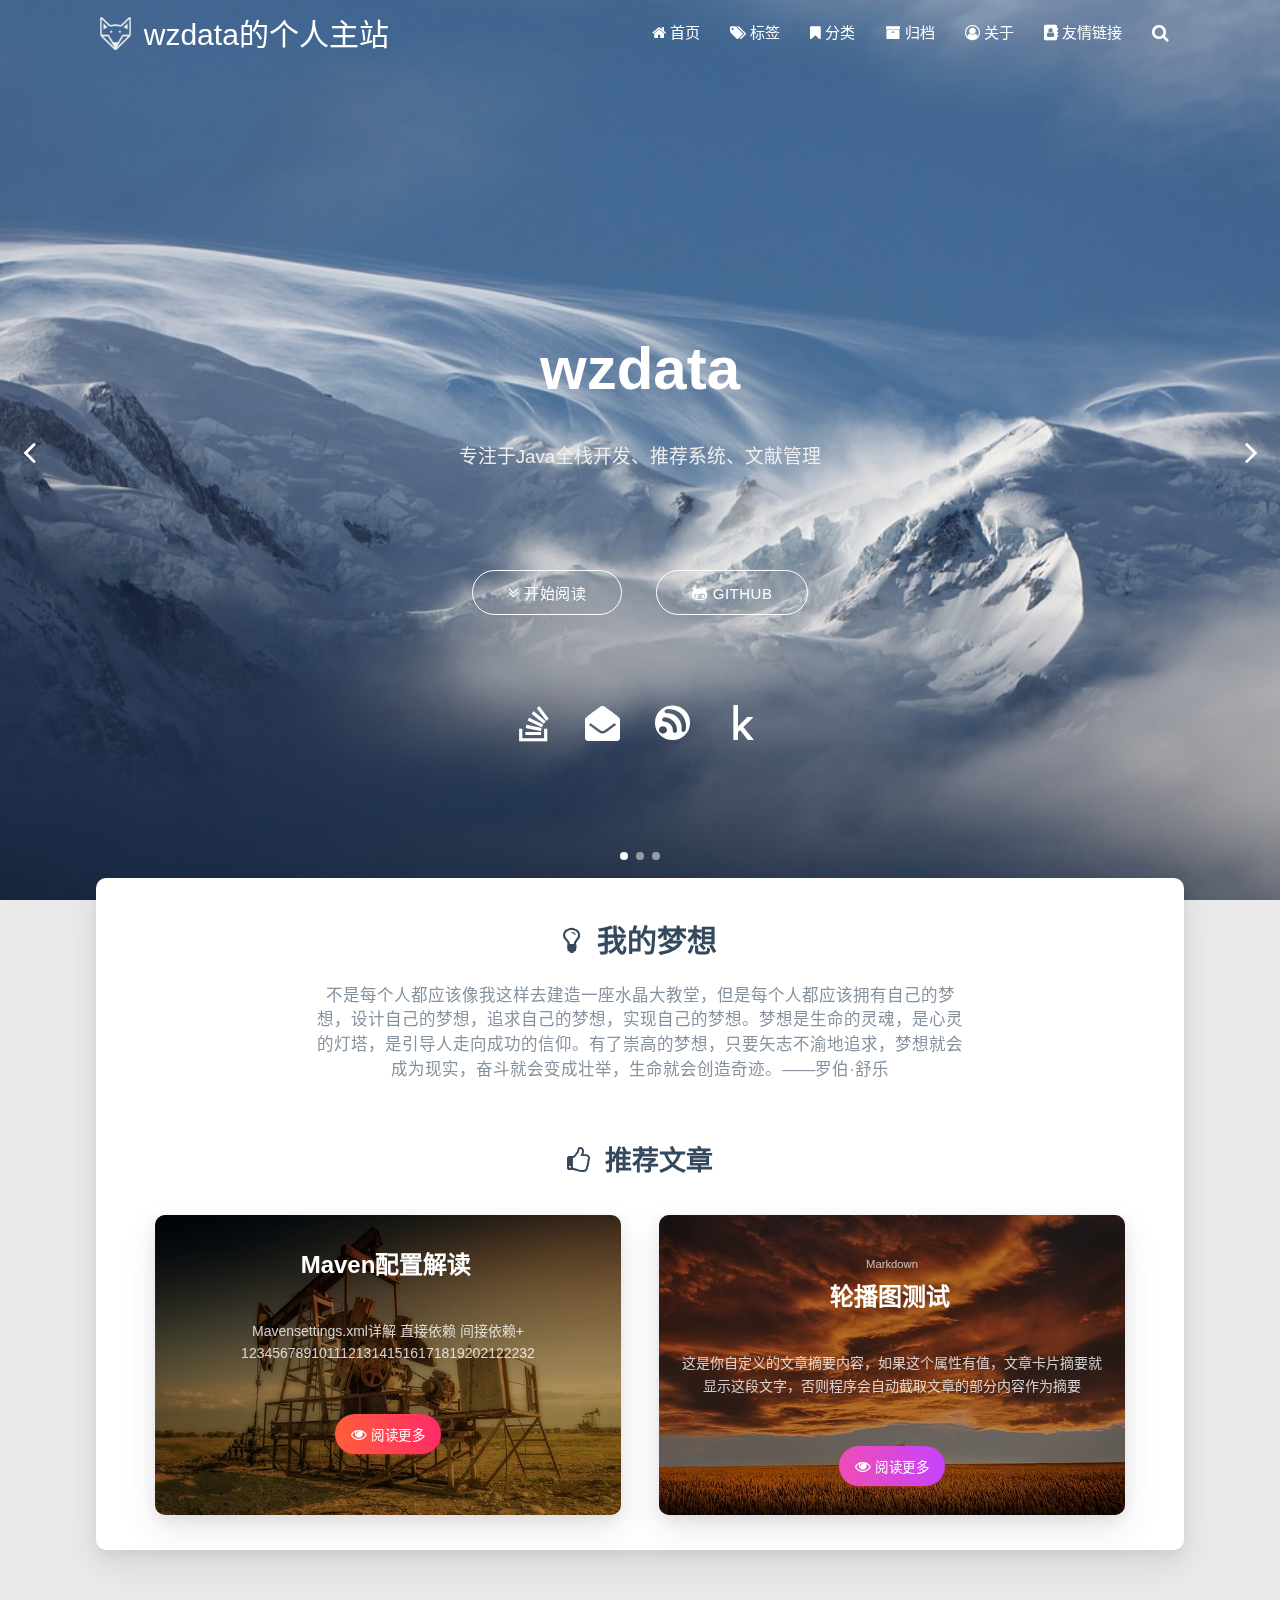
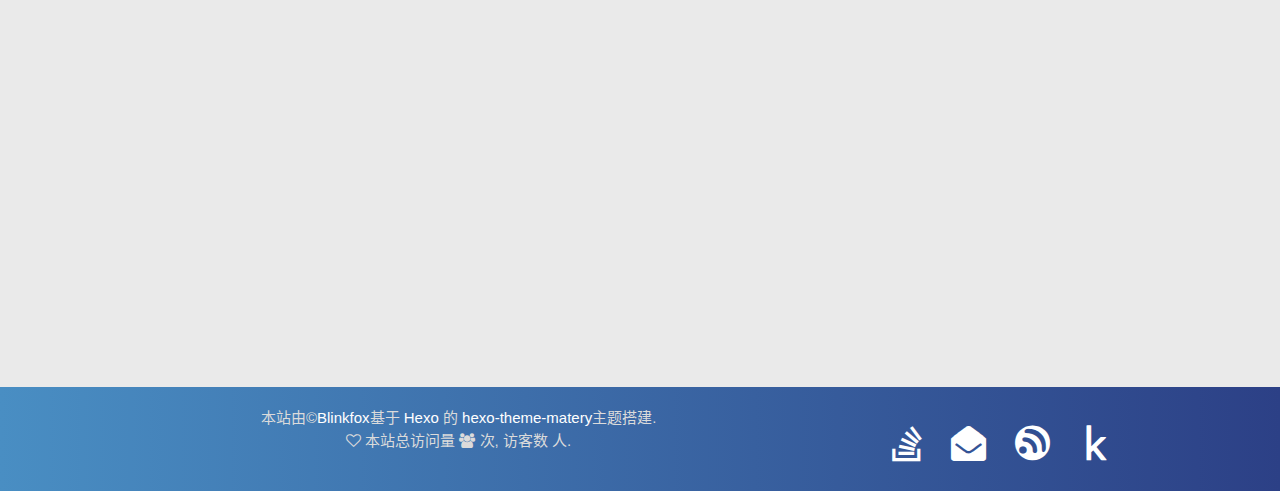
==== commit 23b21039: "Site updated: 2019-05-17 22:53:07" ====
--- a/index.html
+++ b/index.html
@@ -318,6 +318,31 @@
         <div class="container">
             <div class="row">
                 <div class="col s10 offset-s1">
+                    <div class="title center-align">Maven配置解读</div>
+                    <div class="description center-align">
+                    
+                        Mavensettings.xml详解
+直接依赖
+间接依赖+
+
+1234567891011121314151617181920212223242526272829303132333435363738394041424344454647484
+                    
+                    </div>
+                    <div class="cover-btns">
+                        <a href="/2019/05/17/Maven配置解读/" class="waves-effect waves-light btn" target="_blank">
+                            <i class="icon fa fa-eye fa-fw"></i>阅读更多
+                        </a>
+                    </div>
+                </div>
+            </div>
+        </div>
+    </div>
+    
+    
+    <div class="carousel-item amber white-text carousel-post bg-cover" style="background-image: url('/images/1.jpg');">
+        <div class="container">
+            <div class="row">
+                <div class="col s10 offset-s1">
                     <div class="title center-align">轮播图测试</div>
                     <div class="description center-align">
                     
@@ -419,7 +444,33 @@
 
     
     
-    <div class="col s12">
+    <div class="col s12 m6">
+        <div class="post-card" style="background-image: url('/medias/featureimages/20.jpg')">
+            <div class="post-body">
+                <div class="post-categories">
+                    
+                </div>
+                <a href="/2019/05/17/Maven配置解读/" target="_blank">
+                    <h3 class="post-title">Maven配置解读</h3>
+                </a>
+                <p class="post-description">
+                    
+                        Mavensettings.xml详解
+直接依赖
+间接依赖+
+
+12345678910111213141516171819202122232
+                    
+                </p>
+                <a href="/2019/05/17/Maven配置解读/" target="_blank" class="read-more btn waves-effect waves-light" style="background: linear-gradient(to right, #FF5E3A 0%, #FF2A68 100%)">
+                    <i class="icon fa fa-eye fa-fw"></i>阅读更多
+                </a>
+            </div>
+        </div>
+    </div>
+    
+    
+    <div class="col s12 m6">
         <div class="post-card" style="background-image: url('/medias/featureimages/17.jpg')">
             <div class="post-body">
                 <div class="post-categories">
@@ -430,8 +481,12 @@
                 <a href="/2019/05/17/轮播图测试/" target="_blank">
                     <h3 class="post-title">轮播图测试</h3>
                 </a>
-                <p class="post-description">这是你自定义的文章摘要内容，如果这个属性有值，文章卡片摘要就显示这段文字，否则程序会自动截取文章的部分内容作为摘要</p>
-                <a href="/2019/05/17/轮播图测试/" target="_blank" class="read-more btn waves-effect waves-light" style="background: linear-gradient(to right, #FF5E3A 0%, #FF2A68 100%)">
+                <p class="post-description">
+                    
+                        这是你自定义的文章摘要内容，如果这个属性有值，文章卡片摘要就显示这段文字，否则程序会自动截取文章的部分内容作为摘要
+                    
+                </p>
+                <a href="/2019/05/17/轮播图测试/" target="_blank" class="read-more btn waves-effect waves-light" style="background: linear-gradient(to right, #EF4DB6 0%, #C643FC 100%)">
                     <i class="icon fa fa-eye fa-fw"></i>阅读更多
                 </a>
             </div>
@@ -454,6 +509,45 @@
     <!-- 所有文章卡片 -->
     <article id="articles" class="container articles">
         <div class="row article-row">
+            
+            <div class="article col s12 m6 l4 overflow-policy" data-aos="zoom-in">
+                <div class="card">
+                    <a href="/2019/05/17/Maven配置解读/">
+                        <div class="card-image">
+                            
+                            
+                            <img src="/medias/featureimages/20.jpg" class="responsive-img" alt="Maven配置解读">
+                            
+                            <span class="card-title">Maven配置解读</span>
+                        </div>
+                    </a>
+
+                    <div class="card-content article-content">
+                        <div class="summary block-with-text">
+                            
+                                Mavensettings.xml详解
+直接依赖
+间接依赖+
+
+1234567891011121314151617181920212223242526272829303132333435363738394041424344454647484
+                            
+                        </div>
+                        <div class="publish-info">
+                            <span class="publish-date">
+                                <i class="fa fa-clock-o fa-fw icon-date"></i>2019-05-17
+                            </span>
+                            <span class="publish-author">
+                                
+                                <i class="fa fa-user fa-fw"></i>
+                                Wang Zhihui
+                                
+                            </span>
+                        </div>
+                    </div>
+
+                    
+                </div>
+            </div>
             
             <div class="article col s12 m6 l4 overflow-policy" data-aos="zoom-in">
                 <div class="card">
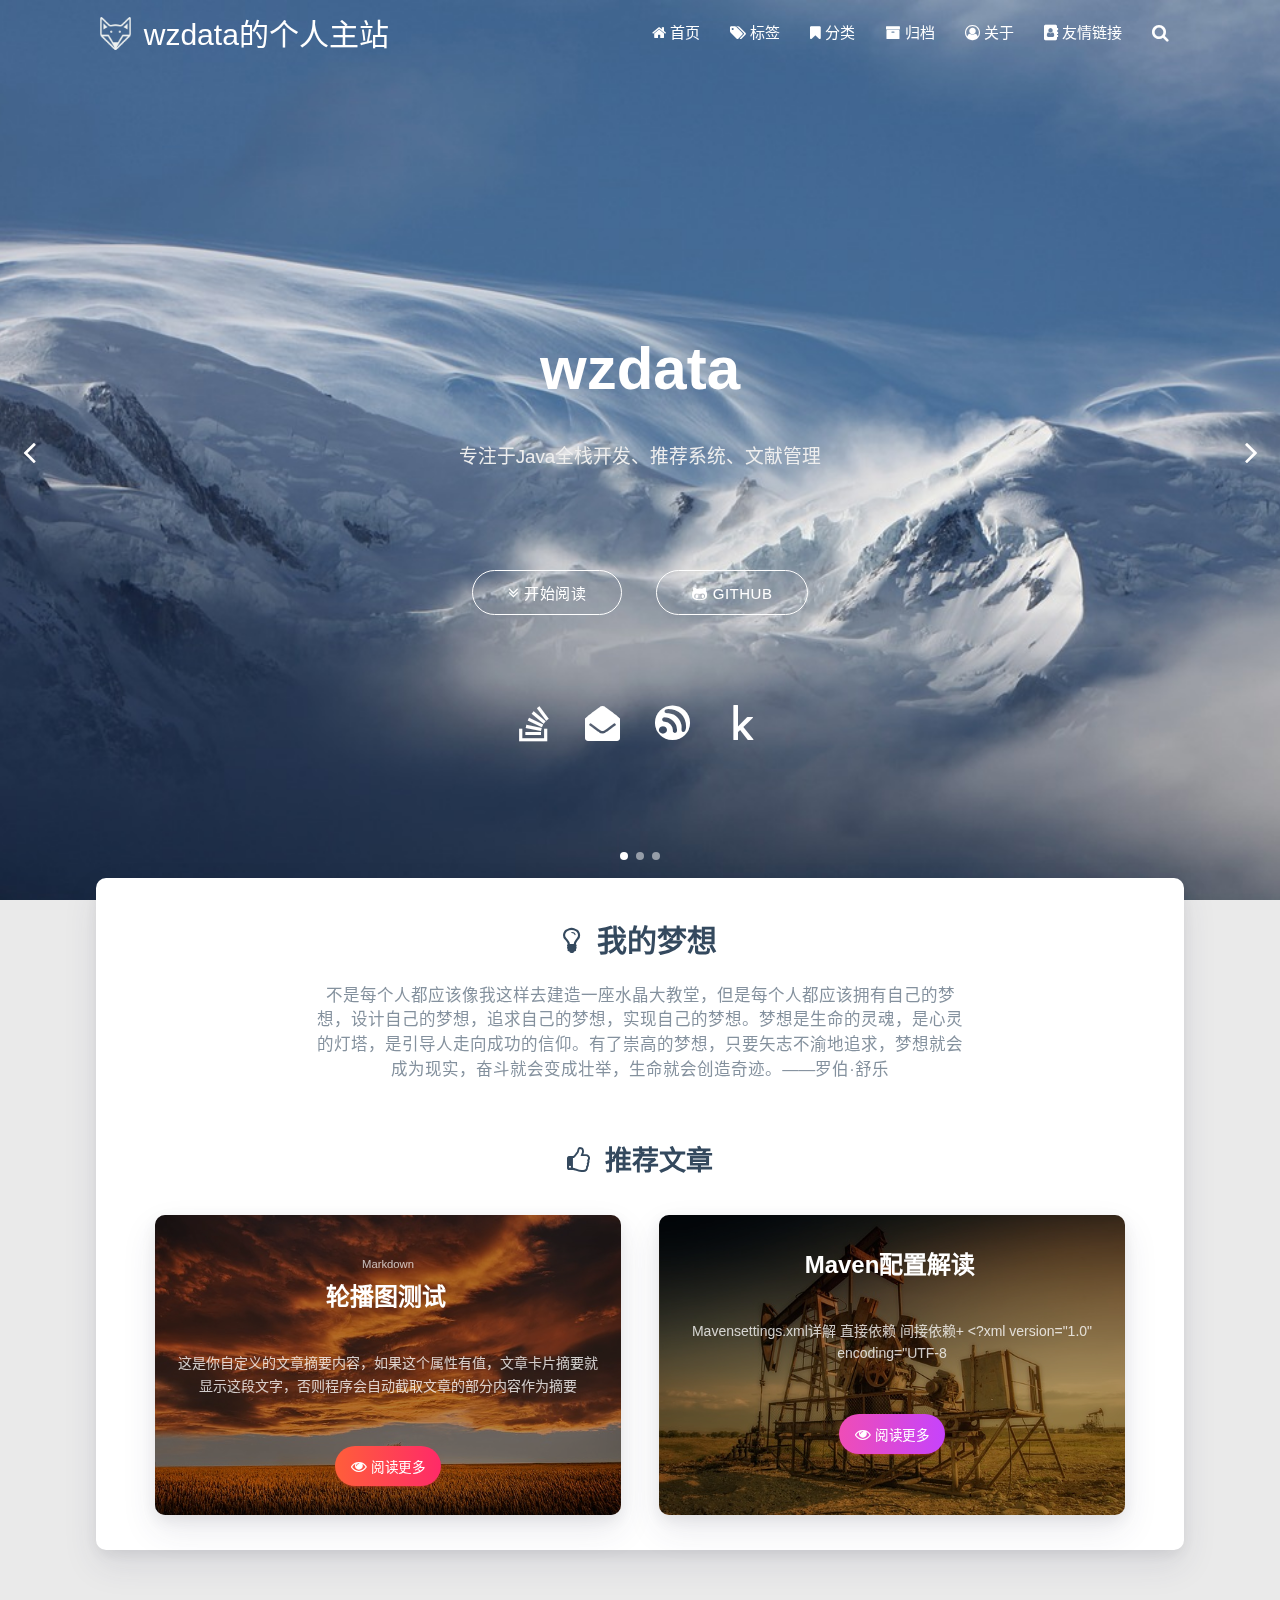
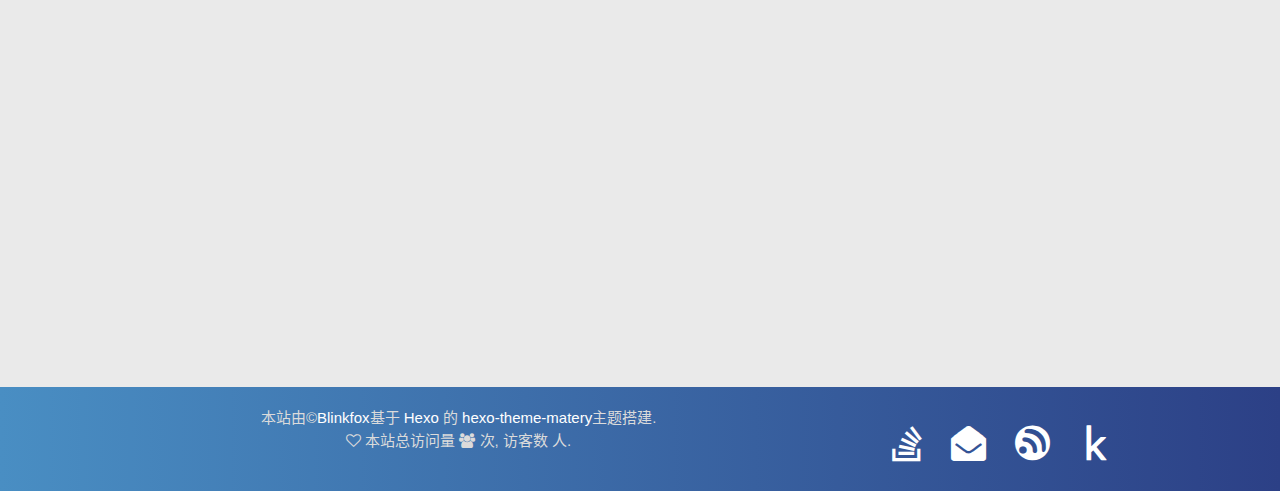
==== commit c6088b52: "Site updated: 2019-05-17 23:16:35" ====
--- a/index.html
+++ b/index.html
@@ -29,7 +29,7 @@
     </style>
 
     <script src="/libs/jquery/jquery-2.2.0.min.js"></script>
-</head>
+<link rel="stylesheet" href="/css/prism-base16-ateliersulphurpool.light.css" type="text/css"></head>
 
 
 <body>
@@ -318,18 +318,14 @@
         <div class="container">
             <div class="row">
                 <div class="col s10 offset-s1">
-                    <div class="title center-align">Maven配置解读</div>
+                    <div class="title center-align">轮播图测试</div>
                     <div class="description center-align">
                     
-                        Mavensettings.xml详解
-直接依赖
-间接依赖+
-
-1234567891011121314151617181920212223242526272829303132333435363738394041424344454647484
+                        这是你自定义的文章摘要内容，如果这个属性有值，文章卡片摘要就显示这段文字，否则程序会自动截取文章的部分内容作为摘要
                     
                     </div>
                     <div class="cover-btns">
-                        <a href="/2019/05/17/Maven配置解读/" class="waves-effect waves-light btn" target="_blank">
+                        <a href="/2019/05/17/轮播图测试/" class="waves-effect waves-light btn" target="_blank">
                             <i class="icon fa fa-eye fa-fw"></i>阅读更多
                         </a>
                     </div>
@@ -343,14 +339,20 @@
         <div class="container">
             <div class="row">
                 <div class="col s10 offset-s1">
-                    <div class="title center-align">轮播图测试</div>
+                    <div class="title center-align">Maven配置解读</div>
                     <div class="description center-align">
                     
-                        这是你自定义的文章摘要内容，如果这个属性有值，文章卡片摘要就显示这段文字，否则程序会自动截取文章的部分内容作为摘要
+                        Mavensettings.xml详解
+直接依赖
+间接依赖+
+
+&lt;?xml version="1.0" encoding="UTF-8"?>
+
+&lt;settings   xmlns="http://maven.apache.org
                     
                     </div>
                     <div class="cover-btns">
-                        <a href="/2019/05/17/轮播图测试/" class="waves-effect waves-light btn" target="_blank">
+                        <a href="/2019/05/17/Maven配置解读/" class="waves-effect waves-light btn" target="_blank">
                             <i class="icon fa fa-eye fa-fw"></i>阅读更多
                         </a>
                     </div>
@@ -445,6 +447,30 @@
     
     
     <div class="col s12 m6">
+        <div class="post-card" style="background-image: url('/medias/featureimages/17.jpg')">
+            <div class="post-body">
+                <div class="post-categories">
+                    
+                    <a href="/categories/Markdown/" class="category" target="_blank">Markdown</a>
+                    
+                </div>
+                <a href="/2019/05/17/轮播图测试/" target="_blank">
+                    <h3 class="post-title">轮播图测试</h3>
+                </a>
+                <p class="post-description">
+                    
+                        这是你自定义的文章摘要内容，如果这个属性有值，文章卡片摘要就显示这段文字，否则程序会自动截取文章的部分内容作为摘要
+                    
+                </p>
+                <a href="/2019/05/17/轮播图测试/" target="_blank" class="read-more btn waves-effect waves-light" style="background: linear-gradient(to right, #FF5E3A 0%, #FF2A68 100%)">
+                    <i class="icon fa fa-eye fa-fw"></i>阅读更多
+                </a>
+            </div>
+        </div>
+    </div>
+    
+    
+    <div class="col s12 m6">
         <div class="post-card" style="background-image: url('/medias/featureimages/20.jpg')">
             <div class="post-body">
                 <div class="post-categories">
@@ -459,34 +485,10 @@
 直接依赖
 间接依赖+
 
-12345678910111213141516171819202122232
+&lt;?xml version="1.0" encoding="UTF-8
                     
                 </p>
-                <a href="/2019/05/17/Maven配置解读/" target="_blank" class="read-more btn waves-effect waves-light" style="background: linear-gradient(to right, #FF5E3A 0%, #FF2A68 100%)">
-                    <i class="icon fa fa-eye fa-fw"></i>阅读更多
-                </a>
-            </div>
-        </div>
-    </div>
-    
-    
-    <div class="col s12 m6">
-        <div class="post-card" style="background-image: url('/medias/featureimages/17.jpg')">
-            <div class="post-body">
-                <div class="post-categories">
-                    
-                    <a href="/categories/Markdown/" class="category" target="_blank">Markdown</a>
-                    
-                </div>
-                <a href="/2019/05/17/轮播图测试/" target="_blank">
-                    <h3 class="post-title">轮播图测试</h3>
-                </a>
-                <p class="post-description">
-                    
-                        这是你自定义的文章摘要内容，如果这个属性有值，文章卡片摘要就显示这段文字，否则程序会自动截取文章的部分内容作为摘要
-                    
-                </p>
-                <a href="/2019/05/17/轮播图测试/" target="_blank" class="read-more btn waves-effect waves-light" style="background: linear-gradient(to right, #EF4DB6 0%, #C643FC 100%)">
+                <a href="/2019/05/17/Maven配置解读/" target="_blank" class="read-more btn waves-effect waves-light" style="background: linear-gradient(to right, #EF4DB6 0%, #C643FC 100%)">
                     <i class="icon fa fa-eye fa-fw"></i>阅读更多
                 </a>
             </div>
@@ -529,7 +531,9 @@
 直接依赖
 间接依赖+
 
-1234567891011121314151617181920212223242526272829303132333435363738394041424344454647484
+&lt;?xml version="1.0" encoding="UTF-8"?>
+
+&lt;settings   xmlns="http://maven.apache.org
                             
                         </div>
                         <div class="publish-info">
--- a/css/prism-base16-ateliersulphurpool.light.css
+++ b/css/prism-base16-ateliersulphurpool.light.css
@@ -0,0 +1,172 @@
+/*
+
+Name:       Base16 Atelier Sulphurpool Light
+Author:     Bram de Haan (http://atelierbram.github.io/syntax-highlighting/atelier-schemes/sulphurpool)
+
+Prism template by Bram de Haan (http://atelierbram.github.io/syntax-highlighting/prism/)
+Original Base16 color scheme by Chris Kempson (https://github.com/chriskempson/base16)
+
+*/
+code[class*="language-"],
+pre[class*="language-"] {
+  font-family: Consolas, Menlo, Monaco, "Andale Mono WT", "Andale Mono", "Lucida Console", "Lucida Sans Typewriter", "DejaVu Sans Mono", "Bitstream Vera Sans Mono", "Liberation Mono", "Nimbus Mono L", "Courier New", Courier, monospace;
+  font-size: 14px;
+  line-height: 1.375;
+  direction: ltr;
+  text-align: left;
+  white-space: pre;
+  word-spacing: normal;
+  word-break: normal;
+  -moz-tab-size: 4;
+  -o-tab-size: 4;
+  tab-size: 4;
+  -webkit-hyphens: none;
+  -moz-hyphens: none;
+  -ms-hyphens: none;
+  hyphens: none;
+  background: #f5f7ff;
+  color: #5e6687;
+}
+
+pre[class*="language-"]::-moz-selection, pre[class*="language-"] ::-moz-selection,
+code[class*="language-"]::-moz-selection, code[class*="language-"] ::-moz-selection {
+  text-shadow: none;
+  background: #dfe2f1;
+}
+
+pre[class*="language-"]::selection, pre[class*="language-"] ::selection,
+code[class*="language-"]::selection, code[class*="language-"] ::selection {
+  text-shadow: none;
+  background: #dfe2f1;
+}
+
+/* Code blocks */
+pre[class*="language-"] {
+  padding: 1em;
+  margin: .5em 0;
+  overflow: auto;
+}
+
+/* Inline code */
+:not(pre) > code[class*="language-"] {
+  padding: .1em;
+  border-radius: .3em;
+}
+
+.token.comment,
+.token.prolog,
+.token.doctype,
+.token.cdata {
+  color: #898ea4;
+}
+
+.token.punctuation {
+  color: #5e6687;
+}
+
+.token.namespace {
+  opacity: .7;
+}
+
+.token.operator,
+.token.boolean,
+.token.number {
+  color: #c76b29;
+}
+
+.token.property {
+  color: #c08b30;
+}
+
+.token.tag {
+  color: #3d8fd1;
+}
+
+.token.string {
+  color: #22a2c9;
+}
+
+.token.selector {
+  color: #6679cc;
+}
+
+.token.attr-name {
+  color: #c76b29;
+}
+
+.token.entity,
+.token.url,
+.language-css .token.string,
+.style .token.string {
+  color: #22a2c9;
+}
+
+.token.attr-value,
+.token.keyword,
+.token.control,
+.token.directive,
+.token.unit {
+  color: #ac9739;
+}
+
+.token.statement,
+.token.regex,
+.token.atrule {
+  color: #22a2c9;
+}
+
+.token.placeholder,
+.token.variable {
+  color: #3d8fd1;
+}
+
+.token.deleted {
+  text-decoration: line-through;
+}
+
+.token.inserted {
+  border-bottom: 1px dotted #202746;
+  text-decoration: none;
+}
+
+.token.italic {
+  font-style: italic;
+}
+
+.token.important,
+.token.bold {
+  font-weight: bold;
+}
+
+.token.important {
+  color: #c94922;
+}
+
+.token.entity {
+  cursor: help;
+}
+
+pre > code.highlight {
+  outline: 0.4em solid #c94922;
+  outline-offset: .4em;
+}
+
+/* overrides color-values for the Line Numbers plugin
+ * http://prismjs.com/plugins/line-numbers/
+ */
+.line-numbers .line-numbers-rows {
+  border-right-color: #dfe2f1;
+}
+
+.line-numbers-rows > span:before {
+  color: #979db4;
+}
+
+/* overrides color-values for the Line Highlight plugin
+ * http://prismjs.com/plugins/line-highlight/
+ */
+.line-highlight {
+  background: rgba(107, 115, 148, 0.2);
+  background: -webkit-linear-gradient(left, rgba(107, 115, 148, 0.2) 70%, rgba(107, 115, 148, 0));
+  background: linear-gradient(to right, rgba(107, 115, 148, 0.2) 70%, rgba(107, 115, 148, 0));
+}
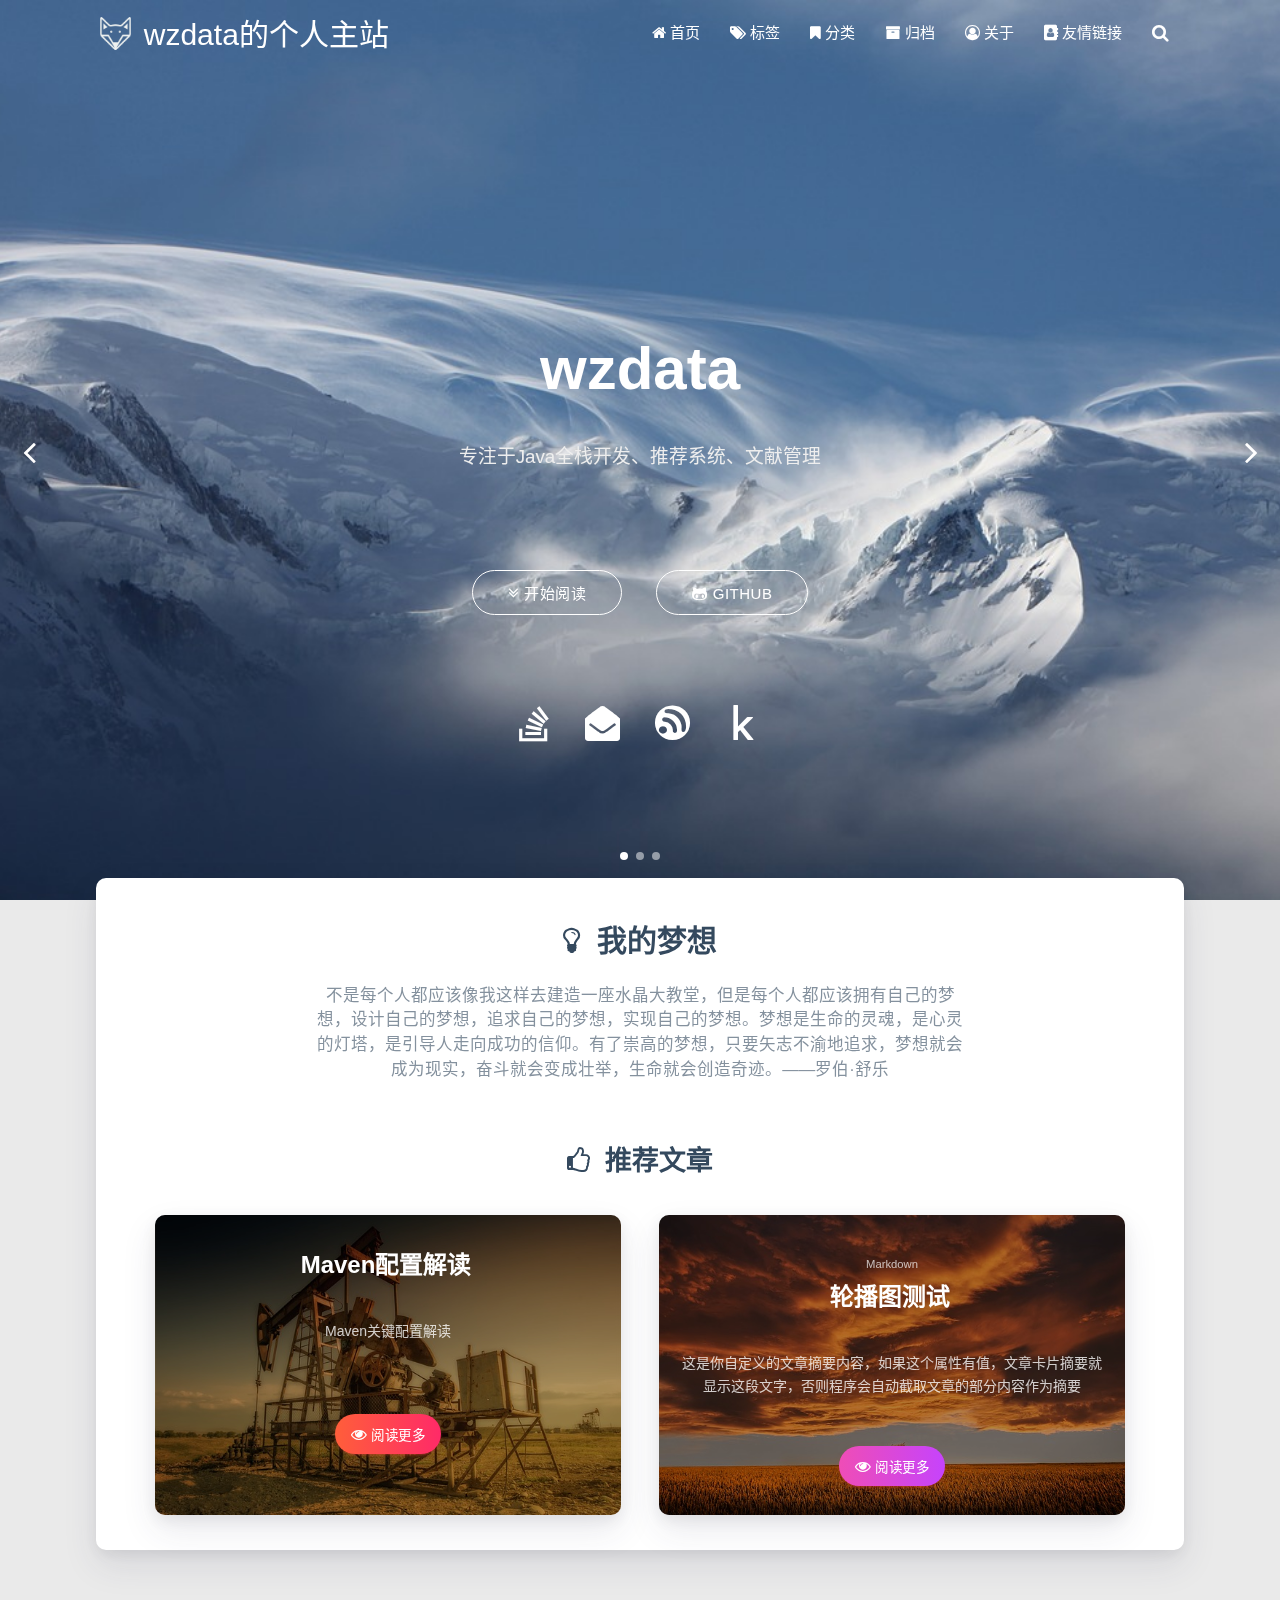
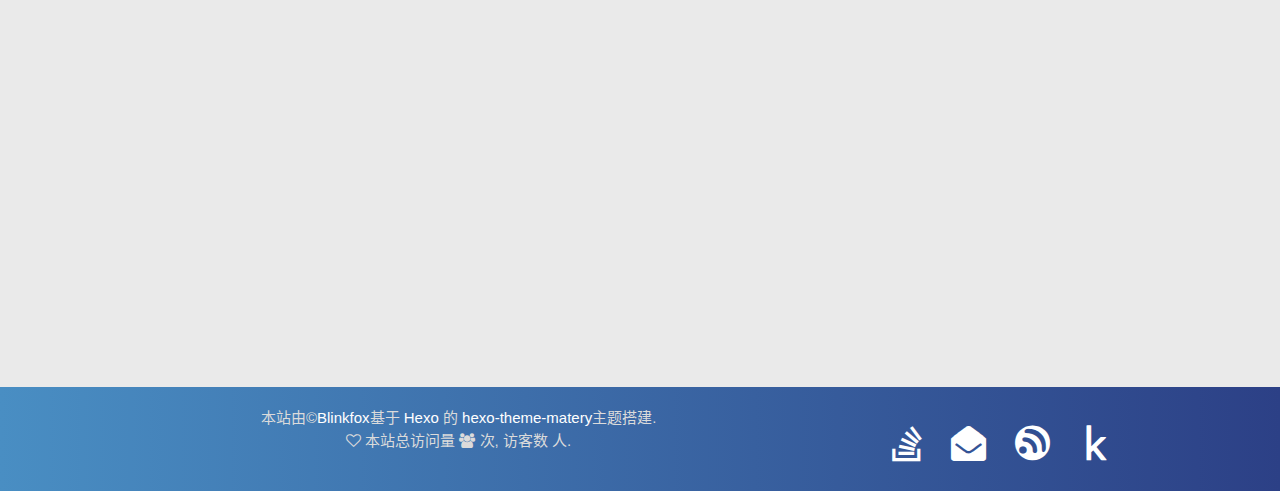
==== commit b7a73431: "Site updated: 2019-05-17 23:24:37" ====
--- a/index.html
+++ b/index.html
@@ -314,6 +314,27 @@
 
     
     
+    <div class="carousel-item amber white-text carousel-post bg-cover" style="background-image: url('/images/maven.png');">
+        <div class="container">
+            <div class="row">
+                <div class="col s10 offset-s1">
+                    <div class="title center-align">Maven配置解读</div>
+                    <div class="description center-align">
+                    
+                        Maven关键配置解读
+                    
+                    </div>
+                    <div class="cover-btns">
+                        <a href="/2019/05/17/Maven配置解读/" class="waves-effect waves-light btn" target="_blank">
+                            <i class="icon fa fa-eye fa-fw"></i>阅读更多
+                        </a>
+                    </div>
+                </div>
+            </div>
+        </div>
+    </div>
+    
+    
     <div class="carousel-item amber white-text carousel-post bg-cover" style="background-image: url('/images/1.jpg');">
         <div class="container">
             <div class="row">
@@ -326,33 +347,6 @@
                     </div>
                     <div class="cover-btns">
                         <a href="/2019/05/17/轮播图测试/" class="waves-effect waves-light btn" target="_blank">
-                            <i class="icon fa fa-eye fa-fw"></i>阅读更多
-                        </a>
-                    </div>
-                </div>
-            </div>
-        </div>
-    </div>
-    
-    
-    <div class="carousel-item amber white-text carousel-post bg-cover" style="background-image: url('/images/1.jpg');">
-        <div class="container">
-            <div class="row">
-                <div class="col s10 offset-s1">
-                    <div class="title center-align">Maven配置解读</div>
-                    <div class="description center-align">
-                    
-                        Mavensettings.xml详解
-直接依赖
-间接依赖+
-
-&lt;?xml version="1.0" encoding="UTF-8"?>
-
-&lt;settings   xmlns="http://maven.apache.org
-                    
-                    </div>
-                    <div class="cover-btns">
-                        <a href="/2019/05/17/Maven配置解读/" class="waves-effect waves-light btn" target="_blank">
                             <i class="icon fa fa-eye fa-fw"></i>阅读更多
                         </a>
                     </div>
@@ -447,6 +441,28 @@
     
     
     <div class="col s12 m6">
+        <div class="post-card" style="background-image: url('/medias/featureimages/20.jpg')">
+            <div class="post-body">
+                <div class="post-categories">
+                    
+                </div>
+                <a href="/2019/05/17/Maven配置解读/" target="_blank">
+                    <h3 class="post-title">Maven配置解读</h3>
+                </a>
+                <p class="post-description">
+                    
+                        Maven关键配置解读
+                    
+                </p>
+                <a href="/2019/05/17/Maven配置解读/" target="_blank" class="read-more btn waves-effect waves-light" style="background: linear-gradient(to right, #FF5E3A 0%, #FF2A68 100%)">
+                    <i class="icon fa fa-eye fa-fw"></i>阅读更多
+                </a>
+            </div>
+        </div>
+    </div>
+    
+    
+    <div class="col s12 m6">
         <div class="post-card" style="background-image: url('/medias/featureimages/17.jpg')">
             <div class="post-body">
                 <div class="post-categories">
@@ -462,33 +478,7 @@
                         这是你自定义的文章摘要内容，如果这个属性有值，文章卡片摘要就显示这段文字，否则程序会自动截取文章的部分内容作为摘要
                     
                 </p>
-                <a href="/2019/05/17/轮播图测试/" target="_blank" class="read-more btn waves-effect waves-light" style="background: linear-gradient(to right, #FF5E3A 0%, #FF2A68 100%)">
-                    <i class="icon fa fa-eye fa-fw"></i>阅读更多
-                </a>
-            </div>
-        </div>
-    </div>
-    
-    
-    <div class="col s12 m6">
-        <div class="post-card" style="background-image: url('/medias/featureimages/20.jpg')">
-            <div class="post-body">
-                <div class="post-categories">
-                    
-                </div>
-                <a href="/2019/05/17/Maven配置解读/" target="_blank">
-                    <h3 class="post-title">Maven配置解读</h3>
-                </a>
-                <p class="post-description">
-                    
-                        Mavensettings.xml详解
-直接依赖
-间接依赖+
-
-&lt;?xml version="1.0" encoding="UTF-8
-                    
-                </p>
-                <a href="/2019/05/17/Maven配置解读/" target="_blank" class="read-more btn waves-effect waves-light" style="background: linear-gradient(to right, #EF4DB6 0%, #C643FC 100%)">
+                <a href="/2019/05/17/轮播图测试/" target="_blank" class="read-more btn waves-effect waves-light" style="background: linear-gradient(to right, #EF4DB6 0%, #C643FC 100%)">
                     <i class="icon fa fa-eye fa-fw"></i>阅读更多
                 </a>
             </div>
@@ -527,13 +517,7 @@
                     <div class="card-content article-content">
                         <div class="summary block-with-text">
                             
-                                Mavensettings.xml详解
-直接依赖
-间接依赖+
-
-&lt;?xml version="1.0" encoding="UTF-8"?>
-
-&lt;settings   xmlns="http://maven.apache.org
+                                Maven关键配置解读
                             
                         </div>
                         <div class="publish-info">
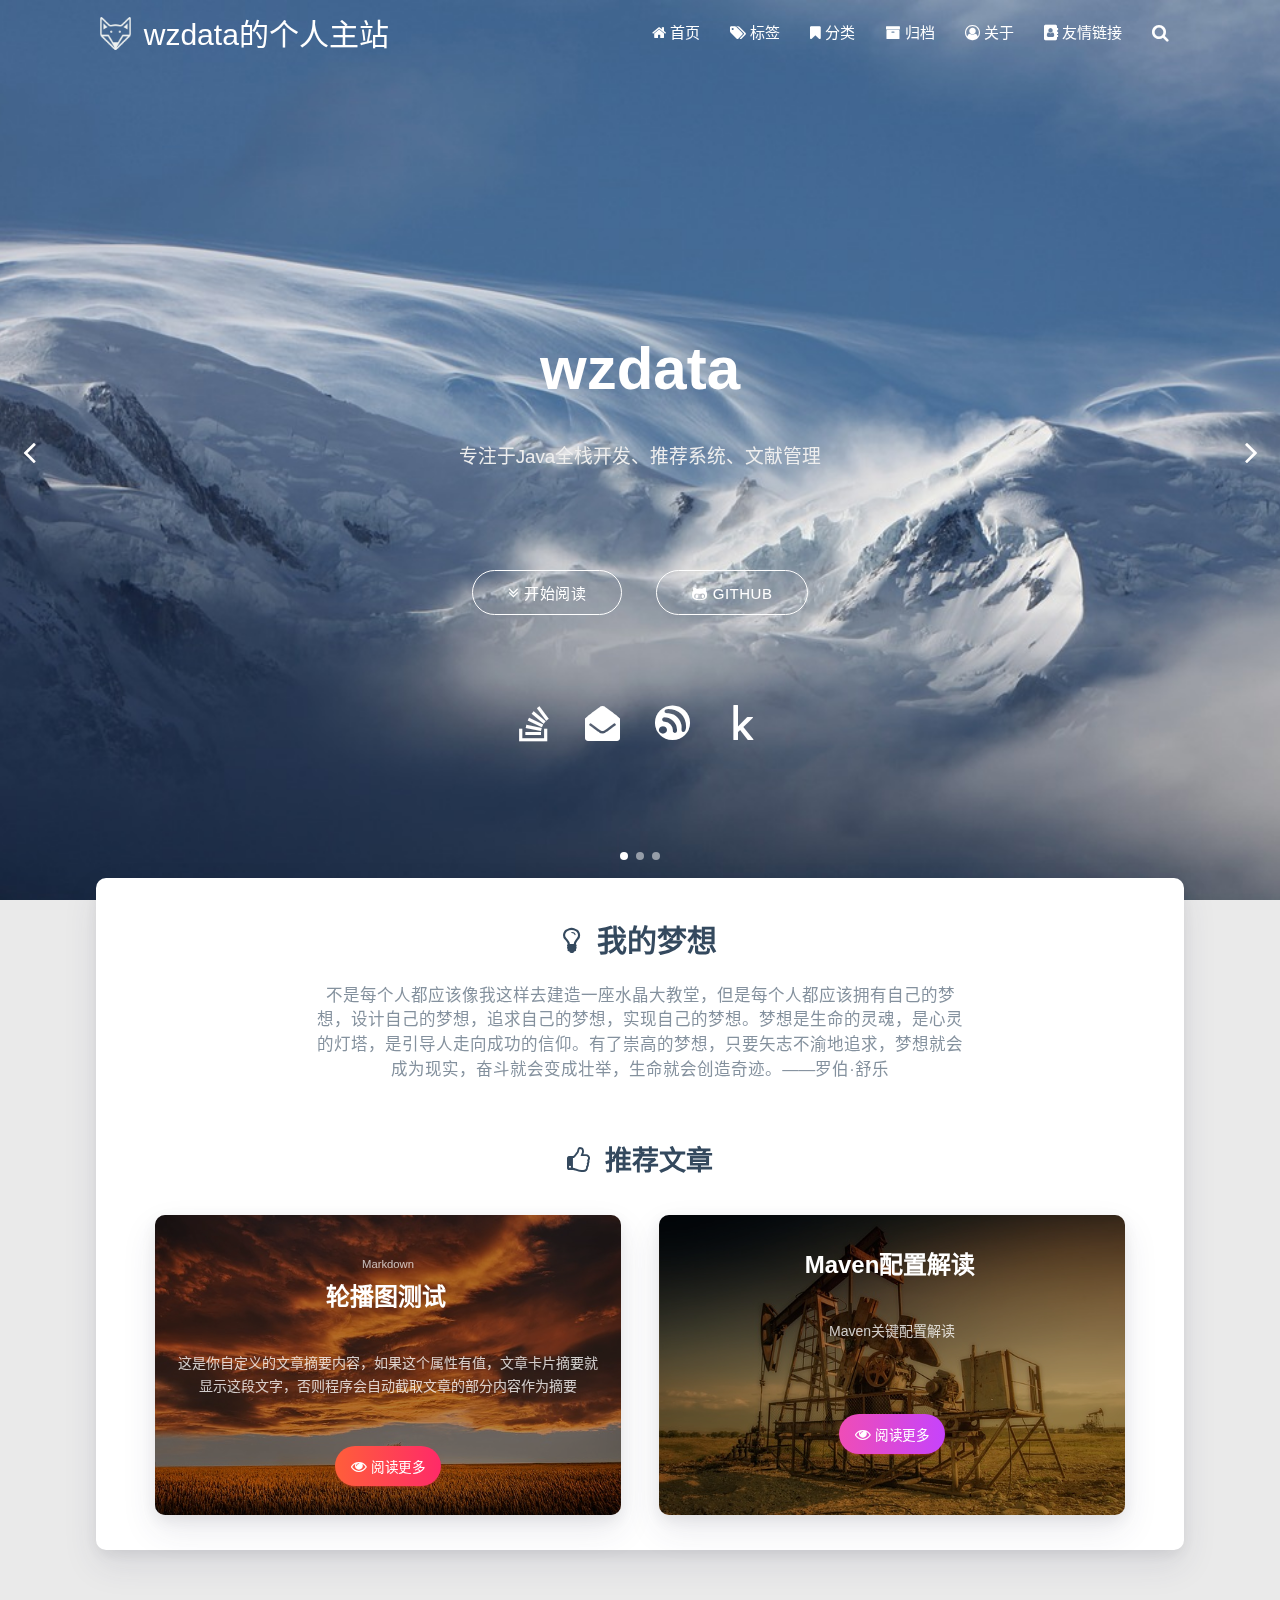
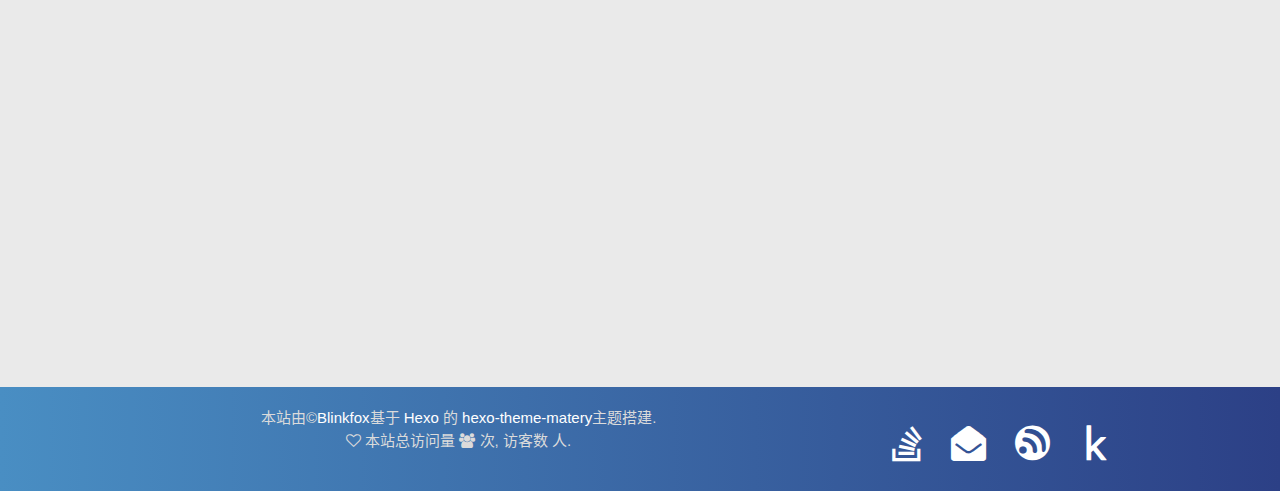
==== commit 39b7f7b8: "Site updated: 2019-05-17 23:27:28" ====
--- a/index.html
+++ b/index.html
@@ -314,27 +314,6 @@
 
     
     
-    <div class="carousel-item amber white-text carousel-post bg-cover" style="background-image: url('/images/maven.png');">
-        <div class="container">
-            <div class="row">
-                <div class="col s10 offset-s1">
-                    <div class="title center-align">Maven配置解读</div>
-                    <div class="description center-align">
-                    
-                        Maven关键配置解读
-                    
-                    </div>
-                    <div class="cover-btns">
-                        <a href="/2019/05/17/Maven配置解读/" class="waves-effect waves-light btn" target="_blank">
-                            <i class="icon fa fa-eye fa-fw"></i>阅读更多
-                        </a>
-                    </div>
-                </div>
-            </div>
-        </div>
-    </div>
-    
-    
     <div class="carousel-item amber white-text carousel-post bg-cover" style="background-image: url('/images/1.jpg');">
         <div class="container">
             <div class="row">
@@ -347,6 +326,27 @@
                     </div>
                     <div class="cover-btns">
                         <a href="/2019/05/17/轮播图测试/" class="waves-effect waves-light btn" target="_blank">
+                            <i class="icon fa fa-eye fa-fw"></i>阅读更多
+                        </a>
+                    </div>
+                </div>
+            </div>
+        </div>
+    </div>
+    
+    
+    <div class="carousel-item amber white-text carousel-post bg-cover" style="background-image: url('/source/images/maven.png');">
+        <div class="container">
+            <div class="row">
+                <div class="col s10 offset-s1">
+                    <div class="title center-align">Maven配置解读</div>
+                    <div class="description center-align">
+                    
+                        Maven关键配置解读
+                    
+                    </div>
+                    <div class="cover-btns">
+                        <a href="/2019/05/17/Maven配置解读/" class="waves-effect waves-light btn" target="_blank">
                             <i class="icon fa fa-eye fa-fw"></i>阅读更多
                         </a>
                     </div>
@@ -441,6 +441,30 @@
     
     
     <div class="col s12 m6">
+        <div class="post-card" style="background-image: url('/medias/featureimages/17.jpg')">
+            <div class="post-body">
+                <div class="post-categories">
+                    
+                    <a href="/categories/Markdown/" class="category" target="_blank">Markdown</a>
+                    
+                </div>
+                <a href="/2019/05/17/轮播图测试/" target="_blank">
+                    <h3 class="post-title">轮播图测试</h3>
+                </a>
+                <p class="post-description">
+                    
+                        这是你自定义的文章摘要内容，如果这个属性有值，文章卡片摘要就显示这段文字，否则程序会自动截取文章的部分内容作为摘要
+                    
+                </p>
+                <a href="/2019/05/17/轮播图测试/" target="_blank" class="read-more btn waves-effect waves-light" style="background: linear-gradient(to right, #FF5E3A 0%, #FF2A68 100%)">
+                    <i class="icon fa fa-eye fa-fw"></i>阅读更多
+                </a>
+            </div>
+        </div>
+    </div>
+    
+    
+    <div class="col s12 m6">
         <div class="post-card" style="background-image: url('/medias/featureimages/20.jpg')">
             <div class="post-body">
                 <div class="post-categories">
@@ -454,31 +478,7 @@
                         Maven关键配置解读
                     
                 </p>
-                <a href="/2019/05/17/Maven配置解读/" target="_blank" class="read-more btn waves-effect waves-light" style="background: linear-gradient(to right, #FF5E3A 0%, #FF2A68 100%)">
-                    <i class="icon fa fa-eye fa-fw"></i>阅读更多
-                </a>
-            </div>
-        </div>
-    </div>
-    
-    
-    <div class="col s12 m6">
-        <div class="post-card" style="background-image: url('/medias/featureimages/17.jpg')">
-            <div class="post-body">
-                <div class="post-categories">
-                    
-                    <a href="/categories/Markdown/" class="category" target="_blank">Markdown</a>
-                    
-                </div>
-                <a href="/2019/05/17/轮播图测试/" target="_blank">
-                    <h3 class="post-title">轮播图测试</h3>
-                </a>
-                <p class="post-description">
-                    
-                        这是你自定义的文章摘要内容，如果这个属性有值，文章卡片摘要就显示这段文字，否则程序会自动截取文章的部分内容作为摘要
-                    
-                </p>
-                <a href="/2019/05/17/轮播图测试/" target="_blank" class="read-more btn waves-effect waves-light" style="background: linear-gradient(to right, #EF4DB6 0%, #C643FC 100%)">
+                <a href="/2019/05/17/Maven配置解读/" target="_blank" class="read-more btn waves-effect waves-light" style="background: linear-gradient(to right, #EF4DB6 0%, #C643FC 100%)">
                     <i class="icon fa fa-eye fa-fw"></i>阅读更多
                 </a>
             </div>
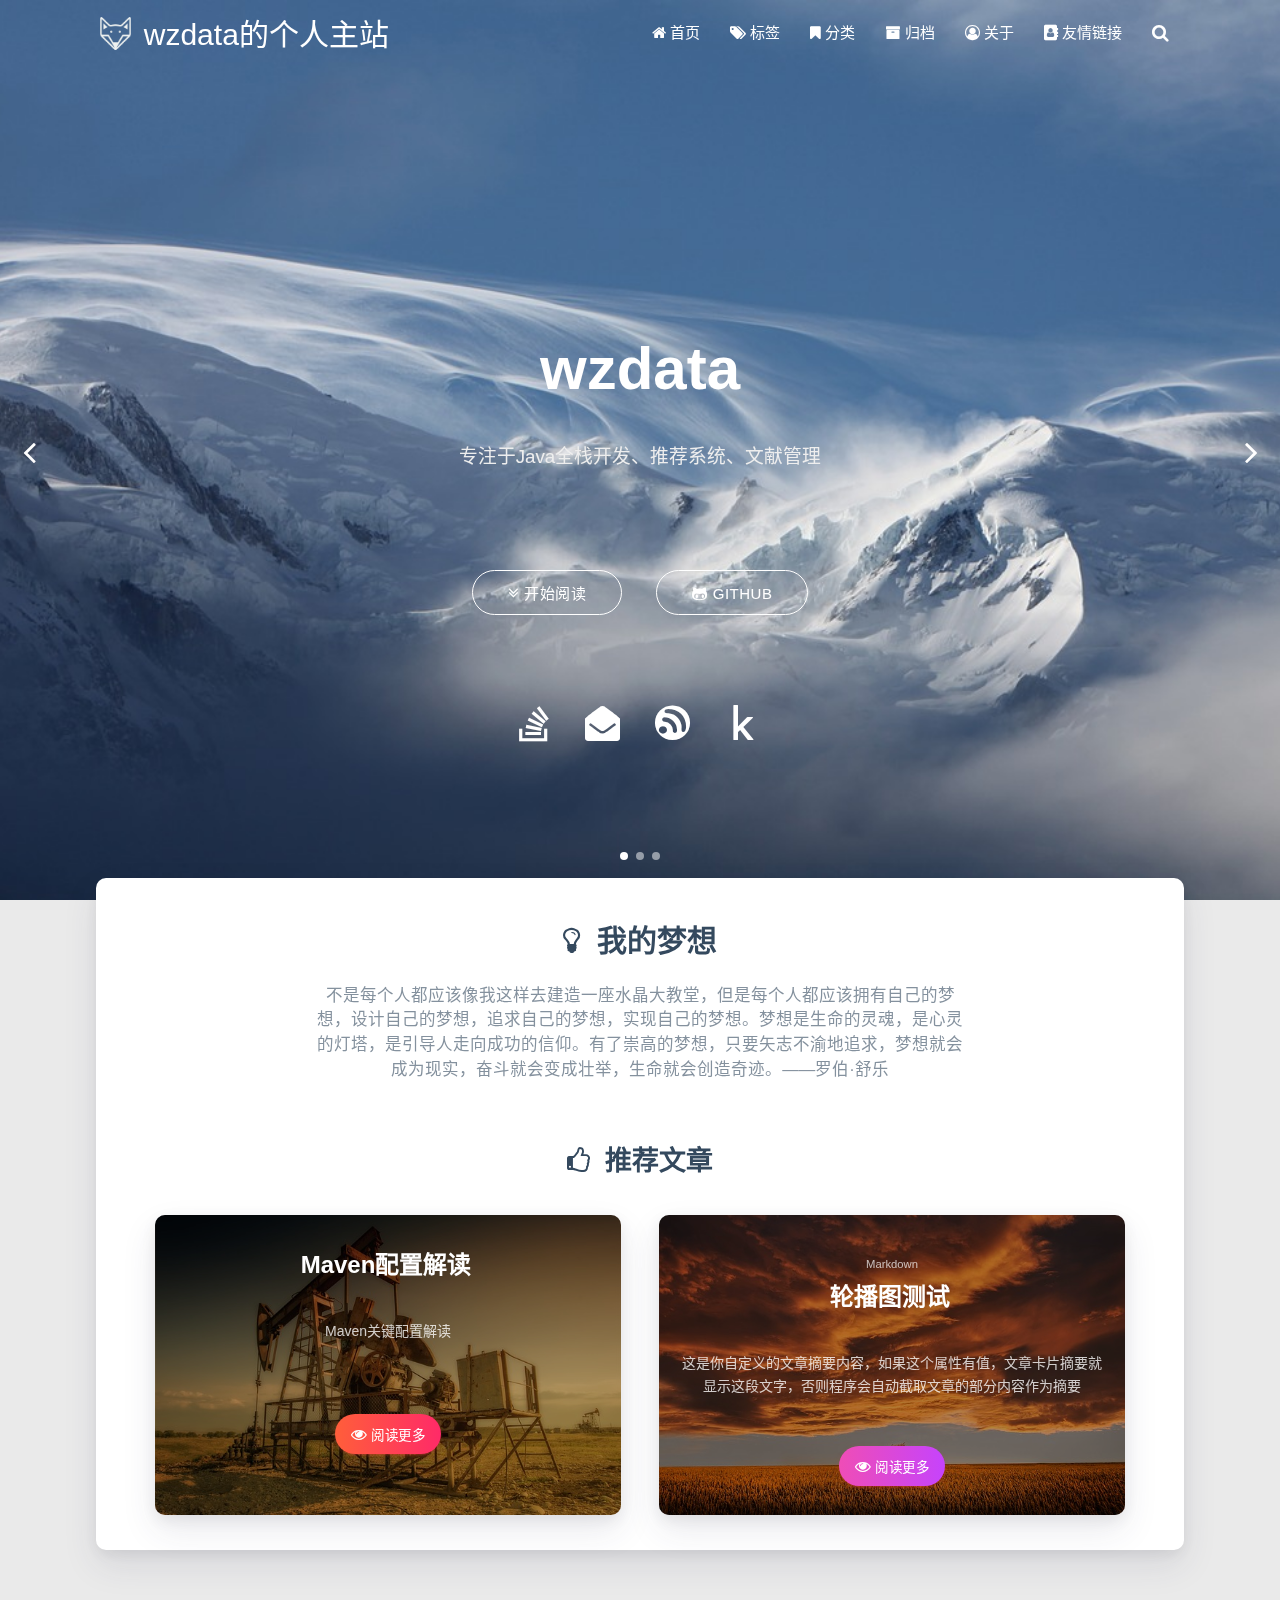
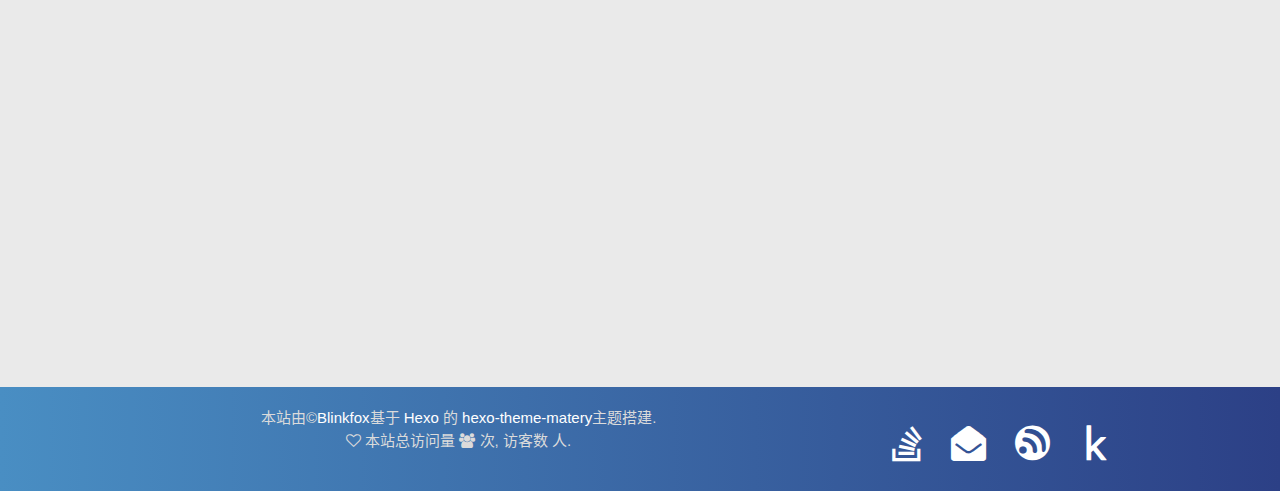
==== commit 04969304: "Site updated: 2019-05-17 23:32:36" ====
--- a/index.html
+++ b/index.html
@@ -314,6 +314,27 @@
 
     
     
+    <div class="carousel-item amber white-text carousel-post bg-cover" style="background-image: url('/image/maven.png');">
+        <div class="container">
+            <div class="row">
+                <div class="col s10 offset-s1">
+                    <div class="title center-align">Maven配置解读</div>
+                    <div class="description center-align">
+                    
+                        Maven关键配置解读
+                    
+                    </div>
+                    <div class="cover-btns">
+                        <a href="/2019/05/17/Maven配置解读/" class="waves-effect waves-light btn" target="_blank">
+                            <i class="icon fa fa-eye fa-fw"></i>阅读更多
+                        </a>
+                    </div>
+                </div>
+            </div>
+        </div>
+    </div>
+    
+    
     <div class="carousel-item amber white-text carousel-post bg-cover" style="background-image: url('/images/1.jpg');">
         <div class="container">
             <div class="row">
@@ -326,27 +347,6 @@
                     </div>
                     <div class="cover-btns">
                         <a href="/2019/05/17/轮播图测试/" class="waves-effect waves-light btn" target="_blank">
-                            <i class="icon fa fa-eye fa-fw"></i>阅读更多
-                        </a>
-                    </div>
-                </div>
-            </div>
-        </div>
-    </div>
-    
-    
-    <div class="carousel-item amber white-text carousel-post bg-cover" style="background-image: url('/source/images/maven.png');">
-        <div class="container">
-            <div class="row">
-                <div class="col s10 offset-s1">
-                    <div class="title center-align">Maven配置解读</div>
-                    <div class="description center-align">
-                    
-                        Maven关键配置解读
-                    
-                    </div>
-                    <div class="cover-btns">
-                        <a href="/2019/05/17/Maven配置解读/" class="waves-effect waves-light btn" target="_blank">
                             <i class="icon fa fa-eye fa-fw"></i>阅读更多
                         </a>
                     </div>
@@ -441,6 +441,28 @@
     
     
     <div class="col s12 m6">
+        <div class="post-card" style="background-image: url('/medias/featureimages/20.jpg')">
+            <div class="post-body">
+                <div class="post-categories">
+                    
+                </div>
+                <a href="/2019/05/17/Maven配置解读/" target="_blank">
+                    <h3 class="post-title">Maven配置解读</h3>
+                </a>
+                <p class="post-description">
+                    
+                        Maven关键配置解读
+                    
+                </p>
+                <a href="/2019/05/17/Maven配置解读/" target="_blank" class="read-more btn waves-effect waves-light" style="background: linear-gradient(to right, #FF5E3A 0%, #FF2A68 100%)">
+                    <i class="icon fa fa-eye fa-fw"></i>阅读更多
+                </a>
+            </div>
+        </div>
+    </div>
+    
+    
+    <div class="col s12 m6">
         <div class="post-card" style="background-image: url('/medias/featureimages/17.jpg')">
             <div class="post-body">
                 <div class="post-categories">
@@ -456,29 +478,7 @@
                         这是你自定义的文章摘要内容，如果这个属性有值，文章卡片摘要就显示这段文字，否则程序会自动截取文章的部分内容作为摘要
                     
                 </p>
-                <a href="/2019/05/17/轮播图测试/" target="_blank" class="read-more btn waves-effect waves-light" style="background: linear-gradient(to right, #FF5E3A 0%, #FF2A68 100%)">
-                    <i class="icon fa fa-eye fa-fw"></i>阅读更多
-                </a>
-            </div>
-        </div>
-    </div>
-    
-    
-    <div class="col s12 m6">
-        <div class="post-card" style="background-image: url('/medias/featureimages/20.jpg')">
-            <div class="post-body">
-                <div class="post-categories">
-                    
-                </div>
-                <a href="/2019/05/17/Maven配置解读/" target="_blank">
-                    <h3 class="post-title">Maven配置解读</h3>
-                </a>
-                <p class="post-description">
-                    
-                        Maven关键配置解读
-                    
-                </p>
-                <a href="/2019/05/17/Maven配置解读/" target="_blank" class="read-more btn waves-effect waves-light" style="background: linear-gradient(to right, #EF4DB6 0%, #C643FC 100%)">
+                <a href="/2019/05/17/轮播图测试/" target="_blank" class="read-more btn waves-effect waves-light" style="background: linear-gradient(to right, #EF4DB6 0%, #C643FC 100%)">
                     <i class="icon fa fa-eye fa-fw"></i>阅读更多
                 </a>
             </div>
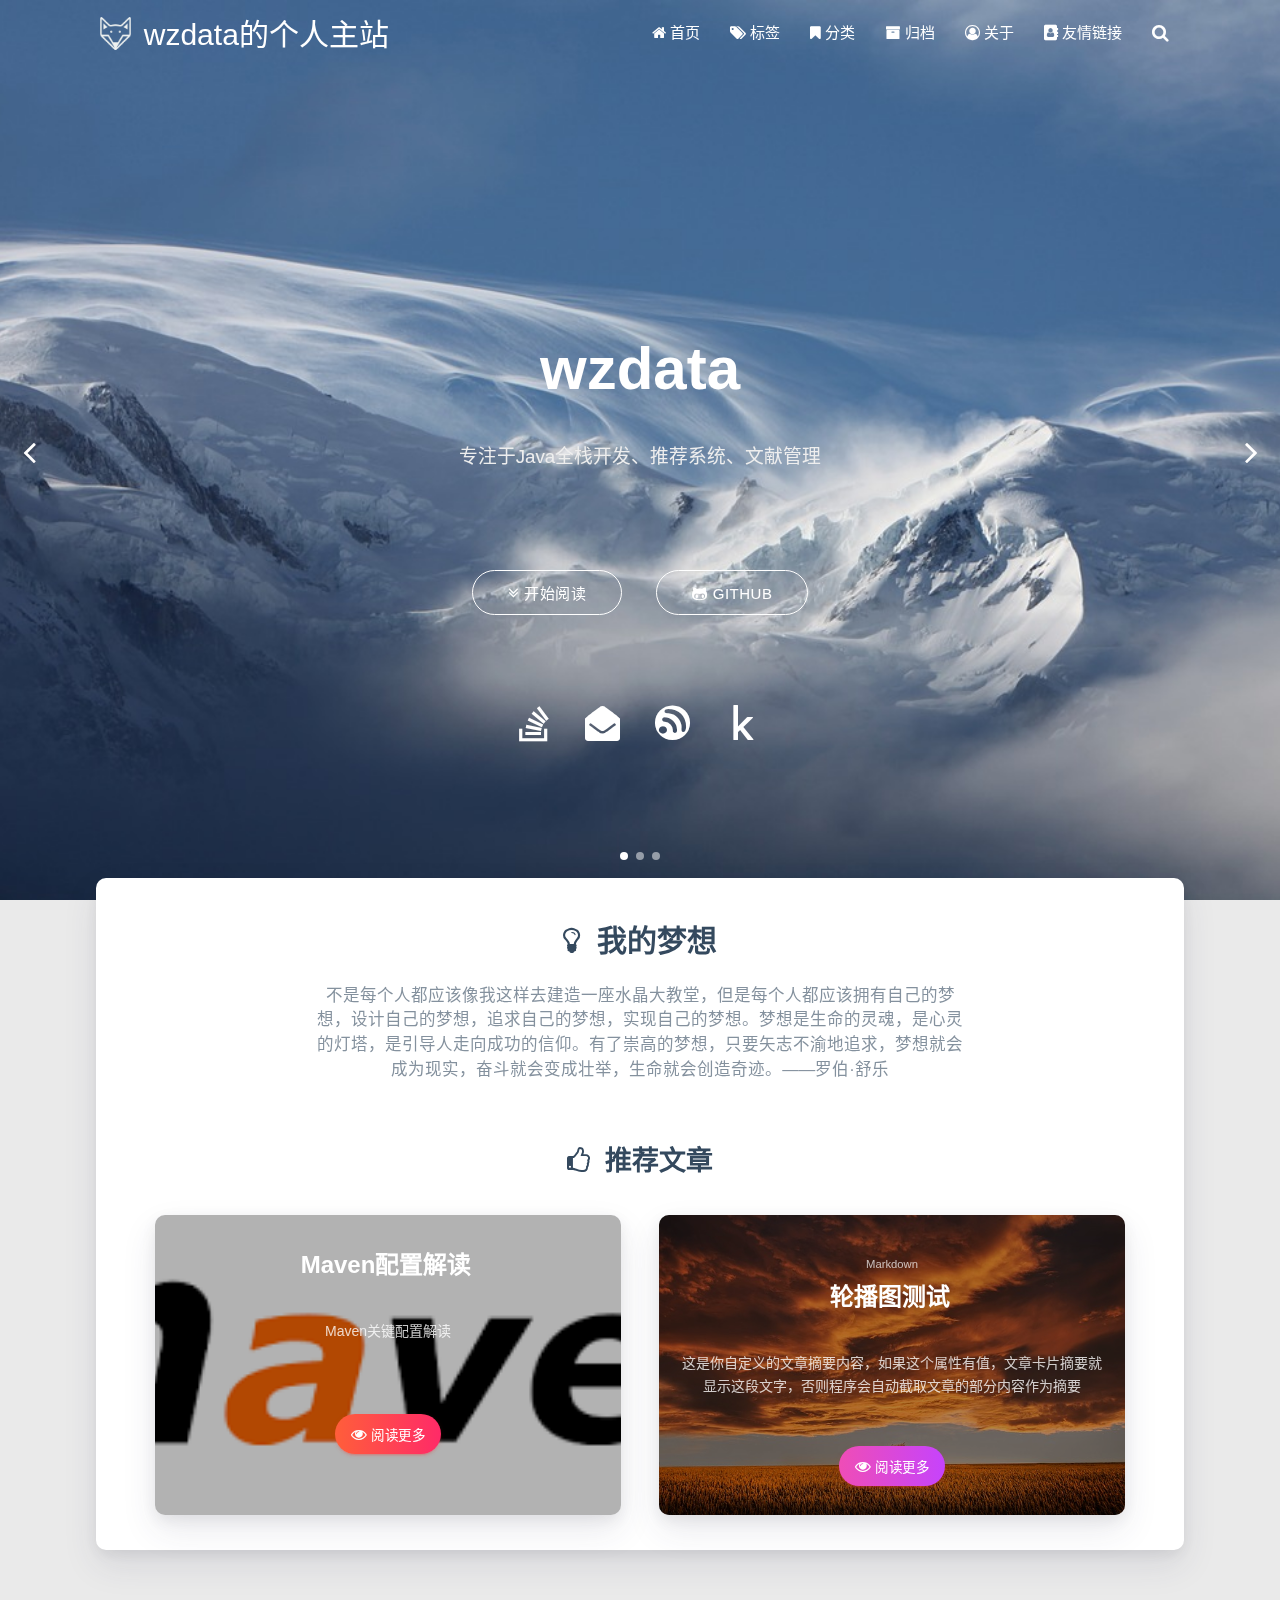
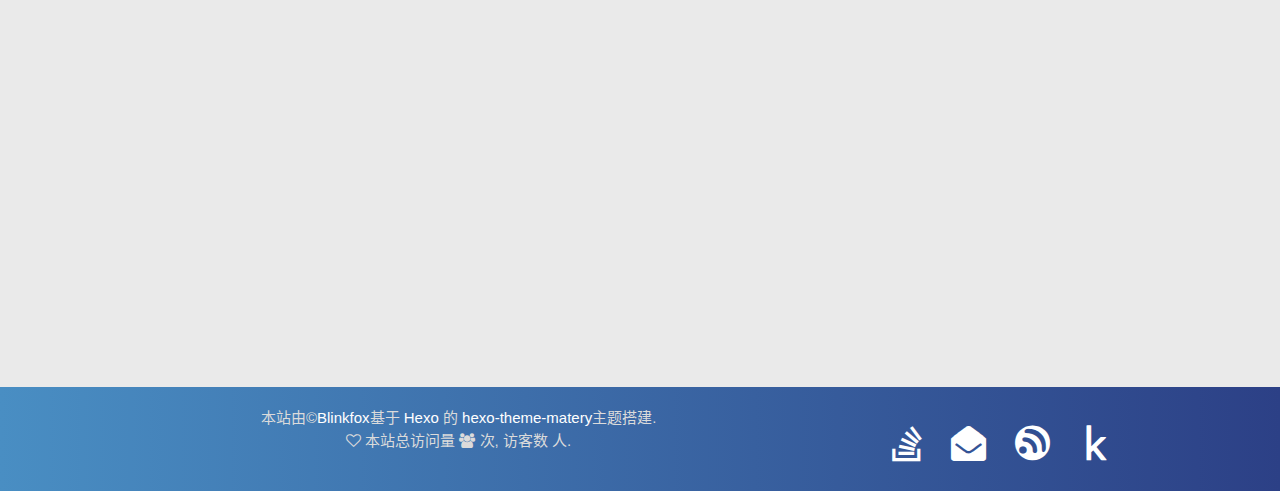
==== commit b0ba2978: "Site updated: 2019-05-17 23:35:39" ====
--- a/index.html
+++ b/index.html
@@ -441,7 +441,7 @@
     
     
     <div class="col s12 m6">
-        <div class="post-card" style="background-image: url('/medias/featureimages/20.jpg')">
+        <div class="post-card" style="background-image: url('/image/maven.png')">
             <div class="post-body">
                 <div class="post-categories">
                     
@@ -507,8 +507,7 @@
                     <a href="/2019/05/17/Maven配置解读/">
                         <div class="card-image">
                             
-                            
-                            <img src="/medias/featureimages/20.jpg" class="responsive-img" alt="Maven配置解读">
+                            <img src="/image/maven.png" class="responsive-img" alt="Maven配置解读">
                             
                             <span class="card-title">Maven配置解读</span>
                         </div>
